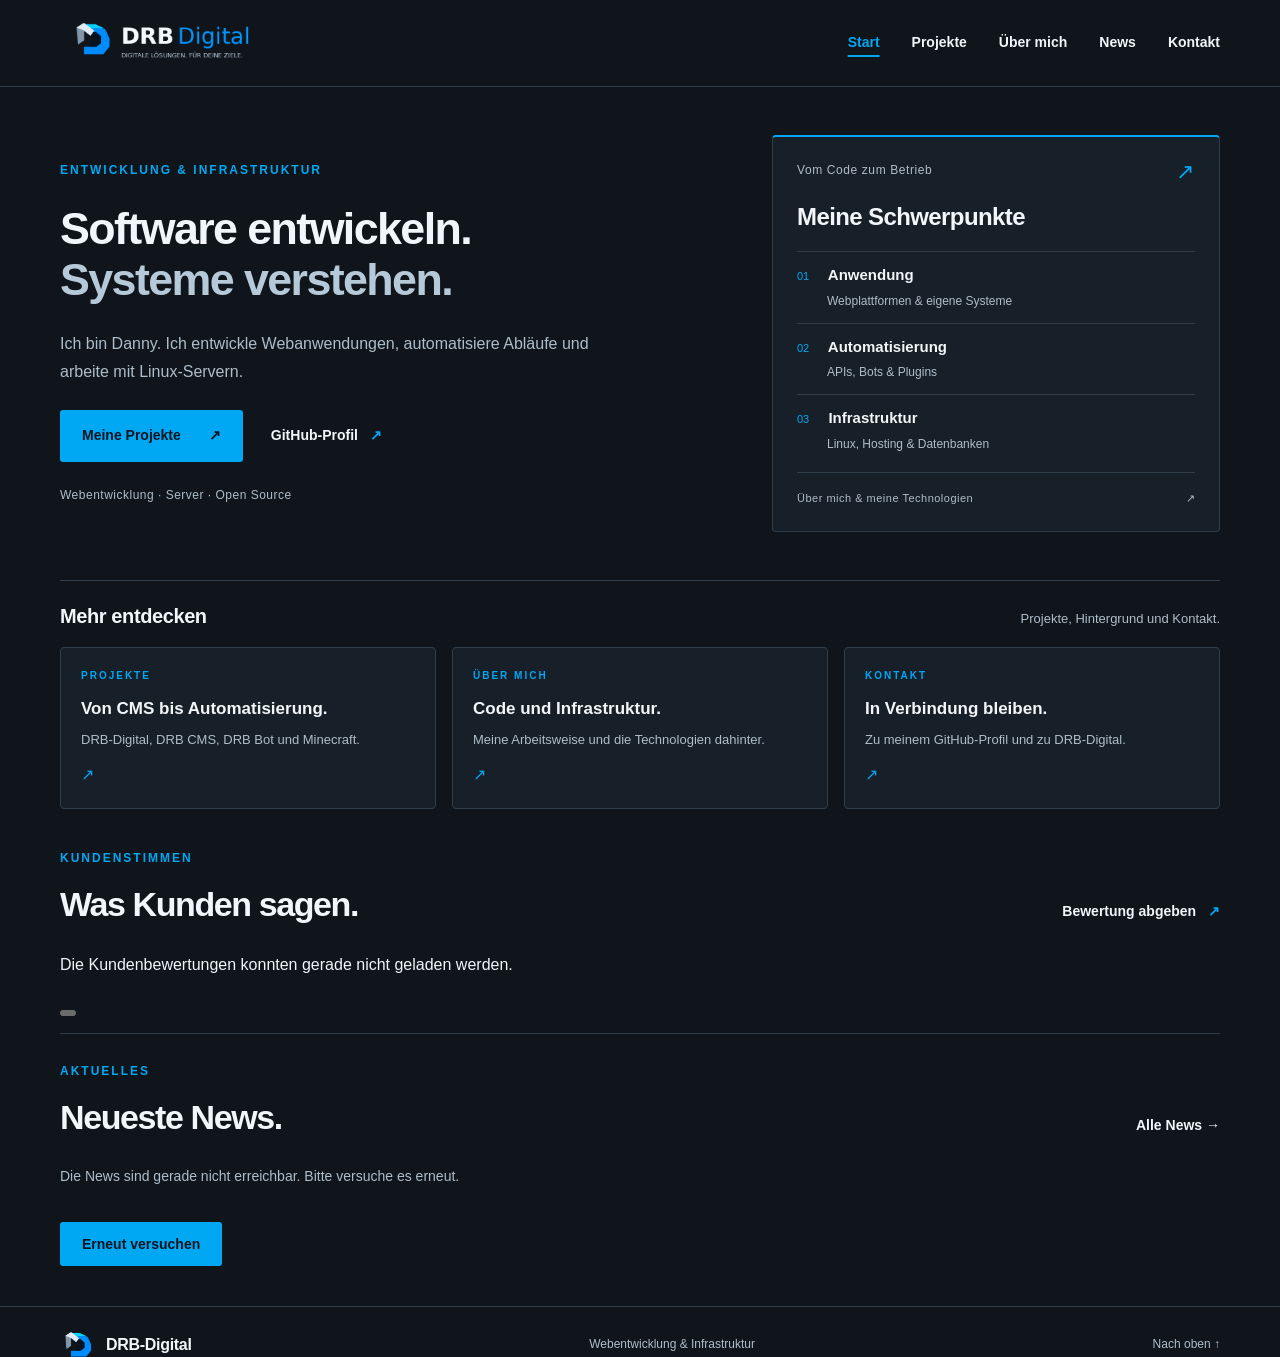
==== index.html @ 61b3710d "Add customer testimonials slider" ====
<!DOCTYPE html>
<html lang="de">
<head>
  <meta charset="UTF-8">
  <meta name="viewport" content="width=device-width, initial-scale=1">
  <meta name="description" content="Danny – Webentwicklung, Automatisierung und Linux-Infrastruktur. Projekte, Technologien und Kontakt.">
  <meta name="theme-color" content="#10151b">
  <title>Webentwicklung &amp; Infrastruktur — Danny</title>
  <link rel="icon" type="image/png" sizes="128x128" href="drb-digital-symbol-transparent-128px.png">
  <link rel="stylesheet" href="styles.css">
<link rel="stylesheet" href="news.css">
<script src="news.js" defer></script>
</head>
<body id="top">
<div class="page-loader" id="page-loader" hidden aria-hidden="true">
  <div class="loader-content">
    <svg class="circuit" viewBox="0 0 360 240" fill="none" aria-hidden="true">
      <g class="circuit-traces">
        <path d="M0 45H80L115 80H140M0 120H140M0 195H80L115 160H140M360 45H280L245 80H220M360 120H220M360 195H280L245 160H220M155 0V80M205 0V80M155 240V160M205 240V160"/>
      </g>
      <g class="circuit-signals">
        <path pathLength="100" d="M0 45H80L115 80H140M0 120H140M0 195H80L115 160H140M360 45H280L245 80H220M360 120H220M360 195H280L245 160H220"/>
      </g>
      <rect class="chip" x="140" y="80" width="80" height="80" rx="10"/>
      <rect class="chip-inner" x="152" y="92" width="56" height="56" rx="5"/>
      <path class="chip-code" d="M172 110L161 120L172 130M188 110L199 120L188 130M184 106L176 134"/>
      <g class="circuit-nodes"><circle cx="80" cy="45" r="3"/><circle cx="80" cy="195" r="3"/><circle cx="280" cy="45" r="3"/><circle cx="280" cy="195" r="3"/></g>
    </svg>
    <p class="loader-name">Code. Systeme. Verbindungen.</p>
    <p class="loader-label">Willkommen bei DRB-Digital</p>
    <div class="loader-track"></div>
  </div>
</div>
<script src="loader.js"></script>
<a class="skip-link" href="#main">Zum Inhalt springen</a>
<header class="site-header"><div class="container header-inner">
<a class="brand brand-logo" href="index.html" aria-label="DRB-Digital – Startseite"><img src="drb-digital-transparent-600px.png" srcset="drb-digital-transparent-600px.png 600w, drb-digital-transparent-1200px.png 1200w" sizes="(max-width: 760px) 180px, 216px" width="600" height="200" alt="DRB Digital – Digitale Lösungen. Für deine Ziele."></a>
<nav aria-label="Hauptnavigation"><a href="index.html" aria-current="page">Start</a><a href="projekte.html">Projekte</a><a href="ueber-mich.html">Über mich</a><a href="news.html">News</a><a href="kontakt.html">Kontakt</a></nav>
</div></header>
<main id="main">
<section class="hero container" id="start" aria-labelledby="hero-title">
<div class="hero-copy"><p class="eyebrow">Entwicklung & Infrastruktur</p>
<h1 id="hero-title">Software entwickeln.<br><span>Systeme verstehen.</span></h1>
<p class="lead">Ich bin Danny. Ich entwickle Webanwendungen, automatisiere Abläufe und arbeite mit Linux-Servern.</p>
<div class="actions"><a class="button primary" href="projekte.html">Meine Projekte <span aria-hidden="true">↗</span></a><a class="text-link" href="https://github.com/danny1984hb-de">GitHub-Profil <span aria-hidden="true">↗</span></a></div>
<p class="hero-note">Webentwicklung · Server · Open Source</p></div>
<aside class="focus-panel" aria-label="Meine Schwerpunkte"><div class="panel-top"><span>Vom Code zum Betrieb</span><span class="panel-mark" aria-hidden="true">↗</span></div><h2 class="panel-title">Meine Schwerpunkte</h2>
<dl class="focus-list"><div><dt><span aria-hidden="true">01</span> Anwendung</dt><dd>Webplattformen & eigene Systeme</dd></div><div><dt><span aria-hidden="true">02</span> Automatisierung</dt><dd>APIs, Bots & Plugins</dd></div><div><dt><span aria-hidden="true">03</span> Infrastruktur</dt><dd>Linux, Hosting & Datenbanken</dd></div></dl>
<a class="panel-bottom panel-link" href="ueber-mich.html">Über mich & meine Technologien <span aria-hidden="true">↗</span></a></aside>
</section>
<section class="container overview" aria-labelledby="overview-title"><div class="overview-heading"><h2 id="overview-title">Mehr entdecken</h2><p>Projekte, Hintergrund und Kontakt.</p></div><div class="overview-grid"><a href="projekte.html"><span class="eyebrow">Projekte</span><h3>Von CMS bis Automatisierung.</h3><p>DRB-Digital, DRB CMS, DRB Bot und Minecraft.</p><span class="overview-arrow" aria-hidden="true">↗</span></a><a href="ueber-mich.html"><span class="eyebrow">Über mich</span><h3>Code und Infrastruktur.</h3><p>Meine Arbeitsweise und die Technologien dahinter.</p><span class="overview-arrow" aria-hidden="true">↗</span></a><a href="kontakt.html"><span class="eyebrow">Kontakt</span><h3>In Verbindung bleiben.</h3><p>Zu meinem GitHub-Profil und zu DRB-Digital.</p><span class="overview-arrow" aria-hidden="true">↗</span></a></div></section>
<section class="container testimonials-section" aria-labelledby="testimonials-title">
<div class="section-header"><div><p class="eyebrow">Kundenstimmen</p><h2 id="testimonials-title">Was Kunden sagen.</h2></div><div class="testimonial-actions"><a class="text-link" href="bewertung.html">Bewertung abgeben <span aria-hidden="true">↗</span></a></div></div>
<div class="testimonial-shell">
<button class="testimonial-nav testimonial-prev" type="button" aria-label="Vorherige Bewertung">‹</button>
<div class="testimonial-viewport"><div id="testimonial-track" class="testimonial-track" aria-live="polite"></div></div>
<button class="testimonial-nav testimonial-next" type="button" aria-label="Nächste Bewertung">›</button>
</div>
<p id="testimonial-status" class="testimonial-status" role="status"></p>
<div id="testimonial-dots" class="testimonial-dots" aria-label="Bewertungen auswählen"></div>
</section>
<section class="container home-news" aria-labelledby="home-news-title">
<div class="section-header"><div><p class="eyebrow">Aktuelles</p><h2 id="home-news-title">Neueste News.</h2></div><a class="text-link" href="news.html">Alle News →</a></div>
<p id="news-status" role="status" aria-live="polite"></p>
<div id="news-list" class="news-grid" data-limit="3" aria-busy="false"></div>
<button id="news-retry" class="button primary news-retry" type="button" hidden>Erneut versuchen</button>
<noscript><p>Bitte aktiviere JavaScript, um aktuelle News anzuzeigen.</p></noscript>
</section>
</main>
<footer class="site-footer"><div class="container footer-inner"><a class="brand brand-footer" href="index.html" aria-label="DRB-Digital – Startseite"><img src="drb-digital-symbol-transparent-128px.png" width="36" height="36" alt=""><span>DRB-Digital</span></a><p>Webentwicklung & Infrastruktur</p><a href="#top">Nach oben <span aria-hidden="true">↑</span></a></div></footer>
<script>
(() => {
 const endpoint='https://github.drb-digital.de/drb-testimonials/api/public';
 const track=document.getElementById('testimonial-track'), status=document.getElementById('testimonial-status'), dots=document.getElementById('testimonial-dots');
 const prev=document.querySelector('.testimonial-prev'), next=document.querySelector('.testimonial-next');
 let items=[], index=0, timer;
 const sourceLabel=s=>s==='google'?'Google-Bewertung':s==='customer'?'Kundenbewertung':'Direkte Bewertung';
 const esc=s=>String(s??'').replace(/[&<>"']/g,m=>({'&':'&amp;','<':'&lt;','>':'&gt;','"':'&quot;',"'":'&#039;'}[m]));
 const perView=()=>innerWidth<=760?1:innerWidth<=1000?2:3;
 function render(){
   const count=perView(), max=Math.max(0,items.length-count); index=Math.min(index,max);
   track.innerHTML=items.map(x=>`<article class="testimonial-card"><div class="testimonial-top"><span class="testimonial-stars" aria-label="${x.rating} von 5 Sternen">${'★'.repeat(x.rating)}${'☆'.repeat(5-x.rating)}</span><span class="testimonial-source">${esc(sourceLabel(x.source))}</span></div><blockquote>“${esc(x.content)}”</blockquote><footer><strong>${esc(x.name)}</strong>${x.company?`<span>${esc(x.company)}</span>`:''}</footer></article>`).join('');
   track.style.transform=`translateX(calc(-${index} * ((100% - ${(count-1)*16}px) / ${count} + 16px)))`;
   const pages=max+1; dots.innerHTML=Array.from({length:pages},(_,i)=>`<button type="button" aria-label="Bewertung ${i+1}" class="${i===index?'active':''}" data-i="${i}"></button>`).join('');
   prev.disabled=index===0; next.disabled=index>=max;
 }
 function move(n){const max=Math.max(0,items.length-perView());index=index+n>max?0:index+n<0?max:index+n;render();restart()}
 function restart(){clearInterval(timer);if(items.length>perView())timer=setInterval(()=>move(1),6500)}
 prev.addEventListener('click',()=>move(-1));next.addEventListener('click',()=>move(1));
 dots.addEventListener('click',e=>{if(e.target.dataset.i!==undefined){index=Number(e.target.dataset.i);render();restart()}});
 addEventListener('resize',render);
 fetch(endpoint,{headers:{Accept:'application/json'}}).then(r=>{if(!r.ok)throw new Error();return r.json()}).then(j=>{items=Array.isArray(j.data)?j.data:[];if(!items.length){status.textContent='Noch keine freigegebenen Bewertungen vorhanden.';prev.hidden=next.hidden=true;return}status.textContent='';render();restart()}).catch(()=>{status.textContent='Die Kundenbewertungen konnten gerade nicht geladen werden.';prev.hidden=next.hidden=true});
})();
</script>
</body>
</html>
---- styles.css ----
:root{color-scheme:dark;--paper:#10151b;--white:#171f28;--ink:#f2f6fa;--body:#aebdca;--accent:#00a8f3;--line:#303e4b;--soft:#131b23;--width:1160px}
*{box-sizing:border-box}
html{scroll-behavior:smooth;scroll-padding-top:112px}
body{margin:0;background:var(--paper);color:var(--ink);font-family:"Segoe UI",Arial,sans-serif;line-height:1.65;-webkit-font-smoothing:antialiased}
a{color:inherit;text-decoration:none}
a:focus-visible{outline:2px solid var(--accent);outline-offset:6px;border-radius:2px}
::selection{background:var(--accent);color:var(--paper)}
.container{width:min(var(--width),calc(100% - 96px));margin-inline:auto}
.skip-link{position:fixed;top:12px;left:12px;z-index:10;padding:10px 18px;background:var(--accent);color:var(--paper);transform:translateY(-160%)}
.skip-link:focus{transform:translateY(0)}
.site-header{position:sticky;top:0;z-index:5;background:var(--paper);border-bottom:1px solid var(--line)}
.header-inner{min-height:70px;display:flex;justify-content:space-between;align-items:center;gap:30px}
.brand{font-size:28px;font-weight:750;letter-spacing:-1.4px}
.brand span{color:var(--accent)}
nav{display:flex;gap:32px;align-items:center;font-size:14px;font-weight:600}
nav a{padding:8px 0}
nav a:hover,.text-link:hover,.project-link:hover{color:var(--accent);text-decoration:underline;text-underline-offset:5px}
.hero{display:grid;grid-template-columns:1.5fr 1fr;gap:40px;align-items:center;padding-block:48px}
.eyebrow{font-size:12px;text-transform:uppercase;letter-spacing:2px;font-weight:700;color:var(--accent);margin:0 0 22px}
h1,h2,h3,p{margin-top:0}
h1{font-size:clamp(34px,3.5vw,46px);font-weight:650;line-height:1.13;letter-spacing:-1.6px;margin-bottom:26px}
h1 span{color:#b5c9d9}
.lead{max-width:570px;font-size:16px;line-height:1.75;color:var(--body)}
.actions{display:flex;gap:28px;align-items:center;flex-wrap:wrap;margin-top:32px}
.button{display:inline-flex;align-items:center;justify-content:space-between;gap:28px;padding:14px 22px;border-radius:3px;font-size:14px;font-weight:650}
.primary{background:var(--accent);color:#071521;transition:background .2s}
.primary:hover{background:#65caff}
.text-link{font-size:14px;font-weight:650}
.text-link span{margin-left:8px;color:var(--accent)}
.hero-note{font-size:12px;color:var(--body);margin:32px 0 0;letter-spacing:.5px}
.focus-panel{background:var(--white);border:1px solid var(--line);border-top:2px solid var(--accent);border-radius:4px;padding:28px 32px}
.panel-top{display:flex;justify-content:space-between;gap:16px;color:var(--body);font-size:12px;letter-spacing:.6px}
.panel-mark{font-size:22px;line-height:1;color:var(--accent)}
.panel-title{font-size:40px;line-height:1.17;letter-spacing:-1px;font-weight:550;margin:28px 0 30px}
.focus-list{margin:0}
.focus-list>div{padding:15px 0;border-top:1px solid var(--line)}
.focus-list dt{font-size:15px;font-weight:600}
.focus-list dt span{font-size:11px;color:var(--accent);margin-right:15px;font-weight:400}
.focus-list dd{font-size:12px;color:var(--body);margin:4px 0 0 30px}
.panel-bottom{border-top:1px solid var(--line);padding-top:20px;margin-top:2px;font-size:11px;letter-spacing:.5px;color:var(--body)}
.section{padding-block:44px}
h2{font-size:clamp(27px,2.7vw,34px);line-height:1.18;letter-spacing:-1.4px;font-weight:600;margin-bottom:0}
.section-header{display:flex;align-items:flex-end;justify-content:space-between;gap:36px;margin-bottom:28px}
.section-header .eyebrow{margin-bottom:15px}
.section-header>p{font-size:14px;color:var(--body);margin:0;max-width:370px}
.projects-section{background:var(--soft);border-block:1px solid var(--line)}
.project-grid{display:grid;grid-template-columns:repeat(2,minmax(0,1fr));gap:20px}
.project-card{display:flex;flex-direction:column;background:var(--white);border:1px solid var(--line);border-radius:4px;padding:24px}
.project-top{display:flex;align-items:center;justify-content:space-between;gap:14px;margin-bottom:26px}
.project-category{font-size:11px;letter-spacing:1px;text-transform:uppercase;color:var(--body);font-weight:650}
.project-number{font-size:13px;color:var(--accent)}
.project-card h3{font-size:27px;letter-spacing:-.7px;font-weight:600;margin:0 0 12px;line-height:1.25}
.project-card>p:not(.project-caption){font-size:15px;color:var(--body);max-width:430px;margin-bottom:24px}
.tags{list-style:none;padding:0;margin:auto 0 26px;display:flex;gap:8px;flex-wrap:wrap}
.tags li{font-size:11px;background:#22303d;padding:4px 10px;border-radius:3px;color:#c5d4e0}
.project-link,.project-caption{border-top:1px solid var(--line);padding-top:18px;font-size:12px;margin:0}
.project-link{display:flex;justify-content:space-between;font-weight:650}
.project-link span{color:var(--accent)}
.project-caption{color:var(--body)}
.about-section{display:grid;grid-template-columns:1fr 1fr;gap:40px}
.about-copy p{color:var(--body);font-size:16px;margin-bottom:20px}
.about-copy .about-intro{font-size:23px;line-height:1.5;color:var(--ink);letter-spacing:-.3px}
.technologies-section{border-block:1px solid var(--line)}
.technology-grid{display:grid;grid-template-columns:repeat(3,minmax(0,1fr));gap:40px}
.technology-group{border-top:1px solid #60788e;padding-top:22px}
.group-number{font-size:12px;color:var(--accent)}
.technology-group h3{font-size:20px;letter-spacing:-.5px;font-weight:600;margin:18px 0 10px}
.technology-group p{font-size:14px;color:var(--body);margin-bottom:22px}
.technology-group ul{list-style:none;padding:0;margin:0}
.technology-group li{font-size:14px;border-top:1px solid var(--line);padding:10px 0}
.contact-section{padding-block:44px;display:grid;grid-template-columns:1.2fr 1fr;gap:40px;align-items:center}
.contact-section h2{margin-bottom:22px}
.contact-section p:not(.eyebrow){color:var(--body);font-size:15px;margin-bottom:0}
.contact-links a{display:flex;justify-content:space-between;align-items:center;gap:20px;padding:24px 0;border-bottom:1px solid var(--line);font-size:24px;font-weight:600;letter-spacing:-.5px}
.contact-links a:first-child{border-top:1px solid var(--line)}
.contact-links small{display:block;font-size:11px;letter-spacing:1px;color:var(--body);text-transform:uppercase;font-weight:500;margin-bottom:5px}
.contact-links a>span:last-child,.contact-links a:hover{color:var(--accent)}
.site-footer{border-top:1px solid var(--line)}
.footer-inner{min-height:76px;display:flex;align-items:center;justify-content:space-between;gap:24px}
.footer-inner p,.footer-inner>a:last-child{font-size:12px;color:var(--body);margin:0}
@media(min-width:1500px){.hero{padding-block:36px}}
@media(max-width:1000px){.container{width:calc(100% - 64px)}.hero{gap:36px;padding-block:44px}.focus-panel{padding:26px}.hero h1{letter-spacing:-1.8px}.technology-grid{gap:24px}.contact-section{gap:40px}}
@media(max-width:760px){html{scroll-padding-top:135px}.container{width:calc(100% - 40px)}.header-inner{min-height:104px;flex-wrap:wrap;gap:6px;padding-block:12px}.brand{font-size:25px}nav{width:100%;gap:12px;font-size:12px;justify-content:space-between}nav a{padding:5px 0}.hero{grid-template-columns:1fr;padding-block:32px;gap:38px}h1{font-size:clamp(34px,7.5vw,55px);letter-spacing:-1.6px}.lead{font-size:16px}.focus-panel{padding:28px}.panel-title{font-size:34px}.section{padding-block:36px}.section-header{display:block;margin-bottom:28px}.section-header>p{margin-top:20px}.project-grid,.about-section,.technology-grid,.contact-section{grid-template-columns:1fr}.project-card{padding:26px}.project-card h3{font-size:25px}.about-section{gap:28px}.technology-grid{gap:32px}.contact-section{padding-block:36px;gap:32px}.footer-inner{flex-wrap:wrap;gap:12px;padding-block:24px}.footer-inner p{width:100%;order:3}.eyebrow{font-size:11px;letter-spacing:1.5px}.actions{gap:22px}}
@media(prefers-reduced-motion:reduce){html{scroll-behavior:auto}*,*::before,*::after{transition:none!important;animation:none!important}}

/* Shared compact layout for the four static pages. */
body{min-height:100vh;display:flex;flex-direction:column}
main{flex:1}
nav a[aria-current="page"]{color:var(--accent);text-decoration:underline;text-underline-offset:8px;text-decoration-thickness:2px}
.section-header h1{font-size:clamp(32px,3.5vw,44px);margin:0}
.project-card .card-title{font-size:24px;line-height:1.25;letter-spacing:-.6px;margin:0 0 12px}
.project-top{margin-bottom:18px}
.tags{margin-bottom:18px}
.focus-panel{padding:24px}
.panel-title{font-size:24px;margin:20px 0;letter-spacing:-.6px}
.focus-list>div{padding:11px 0}
.panel-link{display:flex;justify-content:space-between;gap:16px;margin-top:6px;padding-top:16px}
.panel-link:hover{color:var(--accent)}
.hero-note{margin-top:24px}
.actions{margin-top:24px}
.overview{padding-bottom:40px}
.overview-heading{display:flex;align-items:baseline;justify-content:space-between;gap:16px;border-top:1px solid var(--line);padding-top:24px;margin-bottom:18px}
.overview-heading h2{font-size:20px;letter-spacing:-.4px}
.overview-heading p{font-size:13px;color:var(--body);margin:0}
.overview-grid{display:grid;grid-template-columns:repeat(3,minmax(0,1fr));gap:16px}
.overview-grid>a{display:block;border:1px solid var(--line);border-radius:4px;padding:20px;background:var(--white);position:relative}
.overview-grid>a:hover{border-color:var(--accent)}
.overview-grid .eyebrow{display:block;font-size:10px;margin-bottom:12px}
.overview-grid h3{font-size:17px;line-height:1.4;margin-bottom:8px;font-weight:600}
.overview-grid p{font-size:13px;color:var(--body);margin:0 14px 0 0}
.overview-arrow{display:block;color:var(--accent);margin-top:12px}
.contact-section h1{margin-bottom:20px}
.about-section h1{font-size:clamp(32px,3.5vw,44px)}
.about-copy .about-intro{font-size:20px}
@media(max-width:760px){.overview-grid{grid-template-columns:1fr}.overview-heading{display:block}.overview-heading p{margin-top:8px}.overview-grid>a{padding:18px}.overview-arrow{position:absolute;right:18px;top:10px}.overview-grid h3{padding-right:18px}.hero{gap:24px}.section-header{margin-bottom:24px}h1{font-size:clamp(32px,7vw,42px)}.contact-section{gap:24px}.header-inner{min-height:100px}.about-copy p{margin-bottom:14px}}

/* Original DRB-Digital logos; preserve image colors and aspect ratios. */
.brand-logo{display:inline-flex;align-items:center;flex-shrink:0}
.brand-logo img{display:block;width:216px;height:auto}
.header-inner{min-height:86px}
.brand-footer{display:inline-flex;align-items:center;gap:10px;font-size:16px;letter-spacing:-.3px;font-weight:600}
.brand-footer img{display:block;width:36px;height:36px}
.brand-footer span{color:var(--ink)}
@media(max-width:760px){.brand-logo img{width:180px}.header-inner{min-height:108px;gap:4px;padding-block:8px}.brand-footer{font-size:15px}}

/* Four-second circuit intro, used only by index.html. */
.page-loader[hidden]{display:none}
.page-loader{position:fixed;inset:0;z-index:100;display:grid;place-items:center;background:#10151b;transition:opacity .2s ease,visibility .2s ease;animation:intro-failsafe 0s 4s forwards}
.page-loader.is-finished{opacity:0;visibility:hidden;pointer-events:none}
.loader-content{text-align:center;padding:24px;width:min(100%,440px)}
.circuit{display:block;width:100%;height:auto;margin:0 auto 20px}
.circuit-traces{stroke:#294359;stroke-width:1.5}
.circuit-signals{stroke:var(--accent);stroke-width:2;stroke-dasharray:8 92;animation:circuit-flow 1.5s linear infinite}
.chip{fill:#142b3d;stroke:var(--accent);stroke-width:1.5;stroke-dasharray:320;animation:chip-build 1.1s ease-out both}
.chip-inner{stroke:#397297;stroke-width:1}
.chip-code{stroke:#a1dfff;stroke-width:2;stroke-linecap:round;stroke-linejoin:round}
.circuit-nodes{fill:var(--accent)}
.loader-name{font-size:clamp(17px,4vw,21px);font-weight:600;letter-spacing:-.4px;margin:0 0 8px}
.loader-label{font-size:12px;color:var(--body);margin:0}
.loader-track{width:180px;height:2px;overflow:hidden;background:var(--line);margin:24px auto 0}
.loader-track::after{content:"";display:block;width:100%;height:100%;background:var(--accent);transform-origin:left;animation:intro-progress 4s linear both}
@keyframes circuit-flow{to{stroke-dashoffset:-100}}
@keyframes chip-build{from{stroke-dashoffset:320;opacity:0}to{stroke-dashoffset:0;opacity:1}}
@keyframes intro-progress{from{transform:scaleX(0)}to{transform:scaleX(1)}}
@keyframes intro-failsafe{to{opacity:0;visibility:hidden;pointer-events:none}}
@media(prefers-reduced-motion:reduce){.page-loader{display:none!important}}
---- news.css ----
.news-grid{display:grid;grid-template-columns:repeat(3,minmax(0,1fr));gap:20px}.news-card{display:flex;flex-direction:column;border:1px solid var(--line);border-radius:4px;padding:24px;background:var(--white);overflow-wrap:anywhere}.news-date{font-size:12px;color:var(--body);margin-bottom:14px}.news-card h2{font-size:23px;line-height:1.3;letter-spacing:-.5px;margin-bottom:14px}.news-summary{color:var(--body);font-size:14px}.news-card .text-link{margin-top:auto;padding-top:12px}.news-retry{margin-top:20px;border:0;cursor:pointer;font-family:inherit}.news-retry[hidden]{display:none}.news-retry:focus-visible{outline:2px solid var(--accent);outline-offset:5px}.news-source{margin-top:28px}#news-status{color:var(--body);font-size:14px}#news-status:empty{display:none}@media(max-width:1000px){.news-grid{grid-template-columns:repeat(2,minmax(0,1fr))}}@media(max-width:760px){.news-grid{grid-template-columns:1fr}}

.news-grid[hidden],.news-article[hidden]{display:none}
.home-news{padding-block:12px 40px}
.home-news>.section-header{border-top:1px solid var(--line);padding-top:28px}
.home-news .news-card h2{font-size:20px}
.news-article{max-width:780px}
.news-content{margin-top:20px;line-height:1.85;overflow-wrap:anywhere}
.news-content h2,.news-content h3,.news-content h4{margin:28px 0 16px}
.news-content p,.news-content ul,.news-content ol{margin-bottom:20px}
.news-content img{max-width:100%;height:auto;border-radius:4px}
.news-content a{color:var(--accent);text-decoration:underline;text-underline-offset:3px}
.news-content pre{overflow:auto;padding:18px;background:var(--white);border:1px solid var(--line)}
.news-content blockquote{border-left:3px solid var(--accent);padding-left:18px;margin-inline:0;color:var(--body)}
.news-content table{display:block;max-width:100%;overflow:auto;border-collapse:collapse}
.news-content td,.news-content th{padding:10px;border:1px solid var(--line)}

/* The first safe article image is also the card preview. */
.news-preview{display:block;width:100%;height:auto;aspect-ratio:16/9;object-fit:cover;border-radius:3px;margin-bottom:18px;background:var(--soft)}
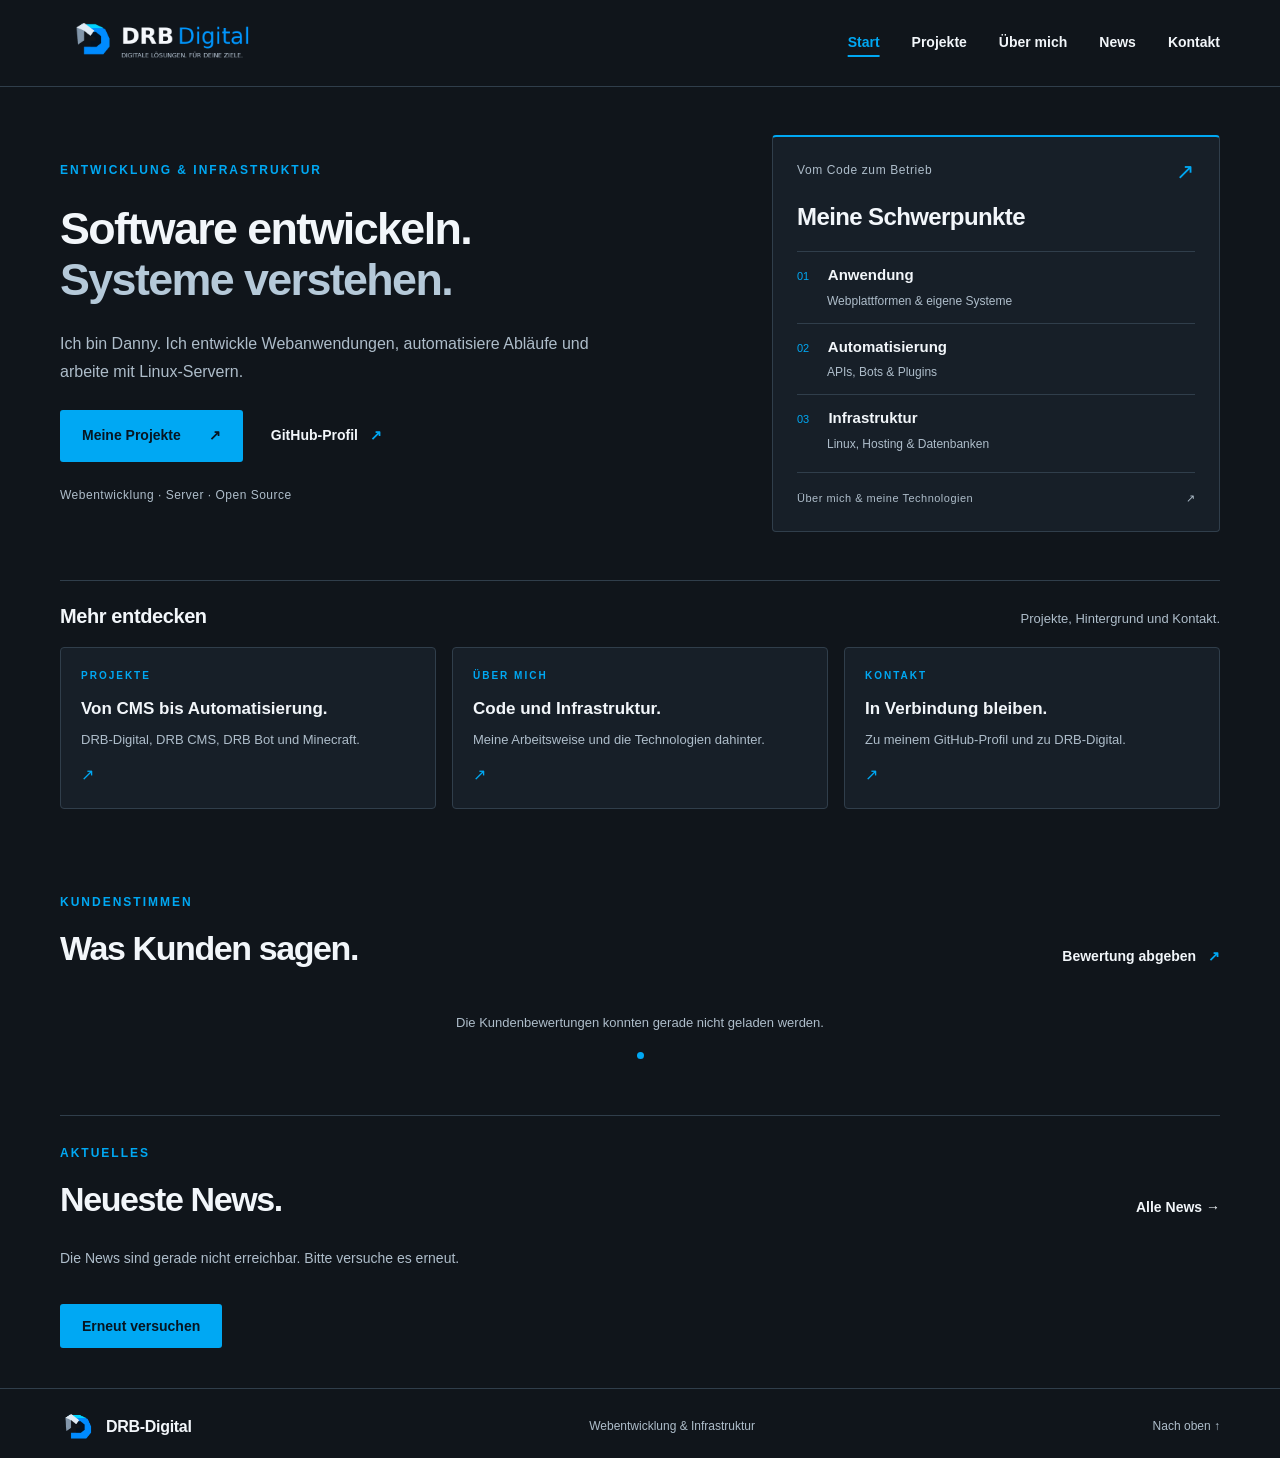
==== commit 84da3a95: "Improve testimonials slider layout" ====
--- a/index.html
+++ b/index.html
@@ -76,7 +76,7 @@
  let items=[], index=0, timer;
  const sourceLabel=s=>s==='google'?'Google-Bewertung':s==='customer'?'Kundenbewertung':'Direkte Bewertung';
  const esc=s=>String(s??'').replace(/[&<>"']/g,m=>({'&':'&amp;','<':'&lt;','>':'&gt;','"':'&quot;',"'":'&#039;'}[m]));
- const perView=()=>innerWidth<=760?1:innerWidth<=1000?2:3;
+ const perView=()=>innerWidth<=760?1:2;
  function render(){
    const count=perView(), max=Math.max(0,items.length-count); index=Math.min(index,max);
    track.innerHTML=items.map(x=>`<article class="testimonial-card"><div class="testimonial-top"><span class="testimonial-stars" aria-label="${x.rating} von 5 Sternen">${'★'.repeat(x.rating)}${'☆'.repeat(5-x.rating)}</span><span class="testimonial-source">${esc(sourceLabel(x.source))}</span></div><blockquote>“${esc(x.content)}”</blockquote><footer><strong>${esc(x.name)}</strong>${x.company?`<span>${esc(x.company)}</span>`:''}</footer></article>`).join('');
--- a/styles.css
+++ b/styles.css
@@ -144,3 +144,26 @@
 @keyframes intro-progress{from{transform:scaleX(0)}to{transform:scaleX(1)}}
 @keyframes intro-failsafe{to{opacity:0;visibility:hidden;pointer-events:none}}
 @media(prefers-reduced-motion:reduce){.page-loader{display:none!important}}
+
+/* Kundenbewertungen-Slider */
+.testimonials-section{padding-block:44px}
+.testimonial-actions{display:flex;gap:18px;align-items:center}
+.testimonial-shell{display:grid;grid-template-columns:44px minmax(0,1fr) 44px;gap:14px;align-items:center}
+.testimonial-viewport{overflow:hidden}
+.testimonial-track{display:flex;gap:16px;transition:transform .45s ease}
+.testimonial-card{flex:0 0 calc((100% - 32px)/3);min-width:0;background:var(--white);border:1px solid var(--line);border-top:2px solid var(--accent);border-radius:4px;padding:24px;display:flex;flex-direction:column}
+.testimonial-top{display:flex;justify-content:space-between;gap:12px;align-items:center;margin-bottom:18px}
+.testimonial-stars{color:#ffc400;letter-spacing:2px;font-size:16px;white-space:nowrap}
+.testimonial-source{font-size:10px;text-transform:uppercase;letter-spacing:.8px;color:var(--body)}
+.testimonial-card blockquote{margin:0 0 24px;color:var(--body);font-size:14px;line-height:1.7;display:-webkit-box;-webkit-line-clamp:6;-webkit-box-orient:vertical;overflow:hidden}
+.testimonial-card footer{margin-top:auto;border-top:1px solid var(--line);padding-top:16px;display:flex;flex-direction:column;font-size:13px}
+.testimonial-card footer span{color:var(--body);font-size:11px}
+.testimonial-nav{width:44px;height:44px;border:1px solid var(--line);border-radius:50%;background:var(--white);color:var(--ink);font-size:27px;cursor:pointer}
+.testimonial-nav:hover:not(:disabled){border-color:var(--accent);color:var(--accent)}
+.testimonial-nav:disabled{opacity:.3;cursor:default}
+.testimonial-dots{display:flex;justify-content:center;gap:8px;margin-top:18px}
+.testimonial-dots button{width:7px;height:7px;padding:0;border:0;border-radius:50%;background:var(--line);cursor:pointer}
+.testimonial-dots button.active{background:var(--accent)}
+.testimonial-status{text-align:center;color:var(--body);font-size:13px;margin:16px 0 0}
+@media(max-width:1000px){.testimonial-card{flex-basis:calc((100% - 16px)/2)}}
+@media(max-width:760px){.testimonials-section{padding-block:36px}.testimonial-shell{grid-template-columns:34px minmax(0,1fr) 34px;gap:8px}.testimonial-nav{width:34px;height:34px;font-size:22px}.testimonial-card{flex-basis:100%;padding:20px}.testimonial-actions{margin-top:14px}.testimonial-top{align-items:flex-start;flex-direction:column}}
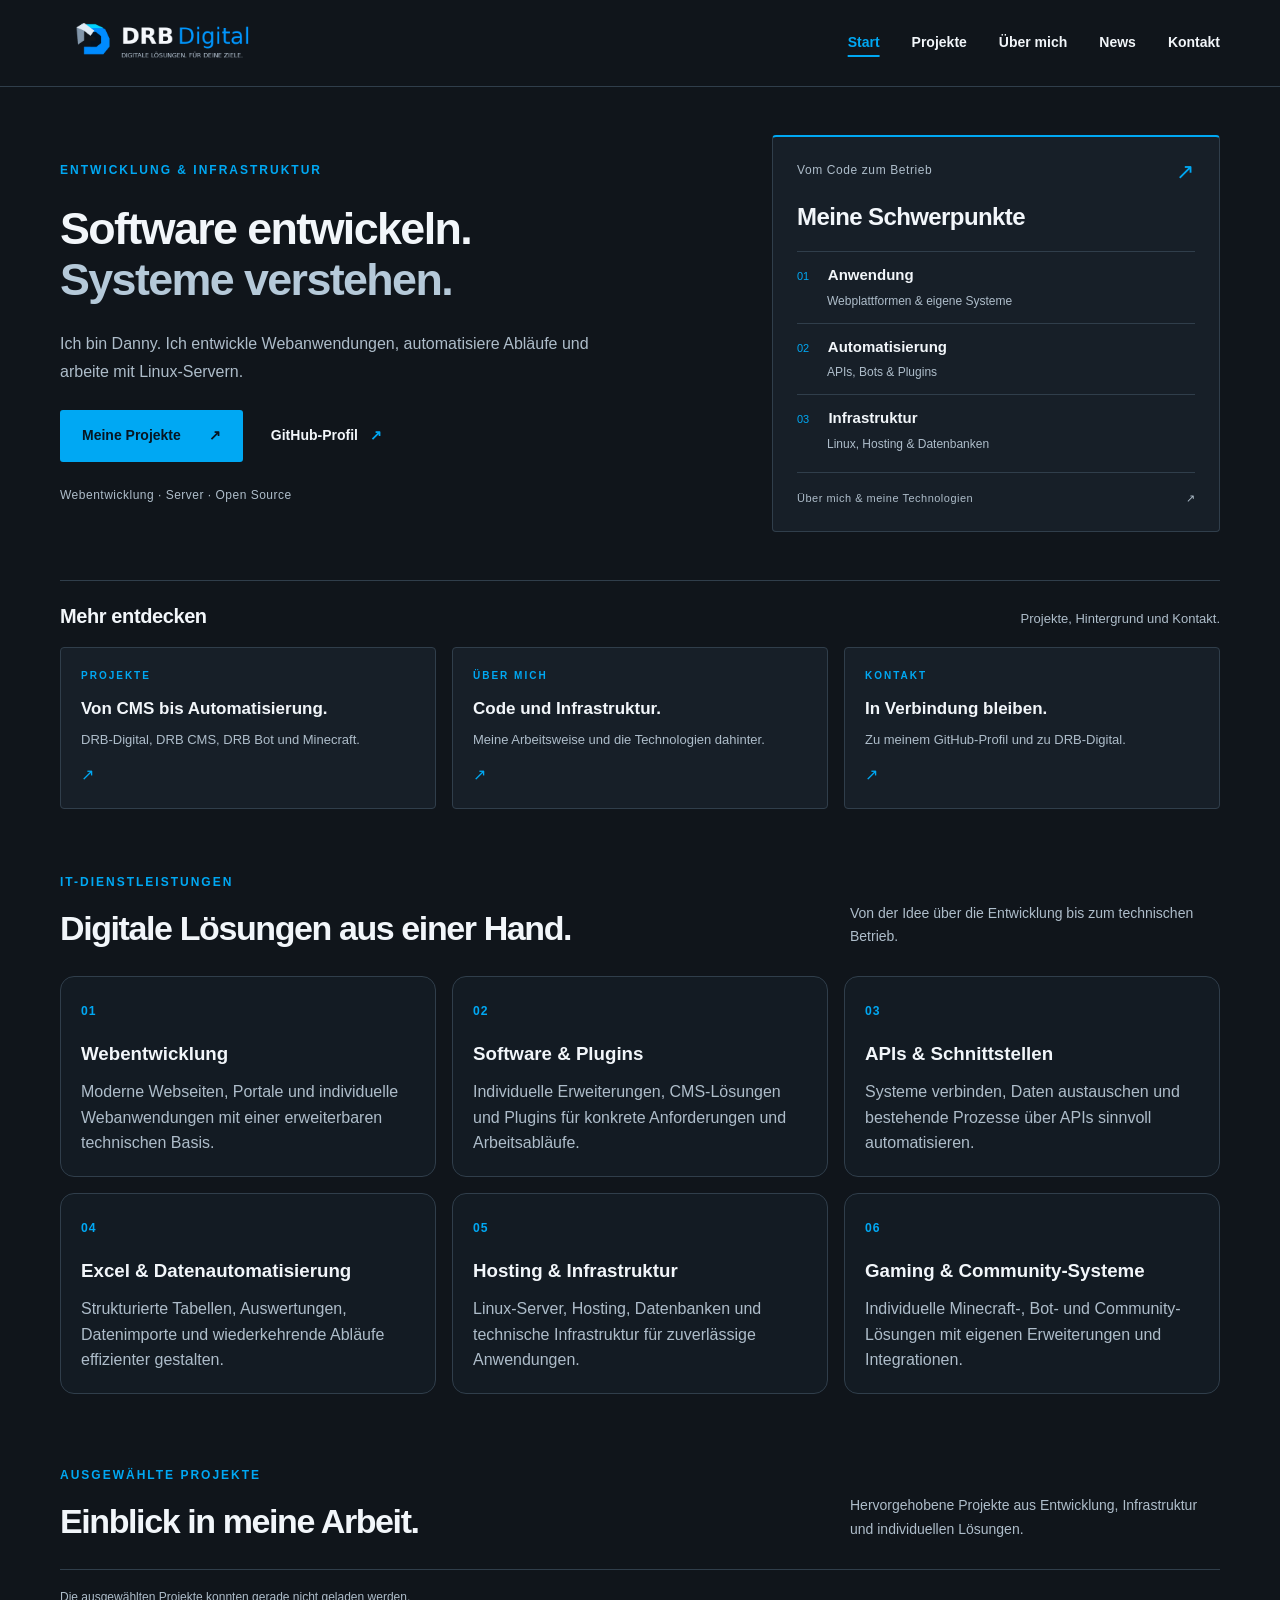
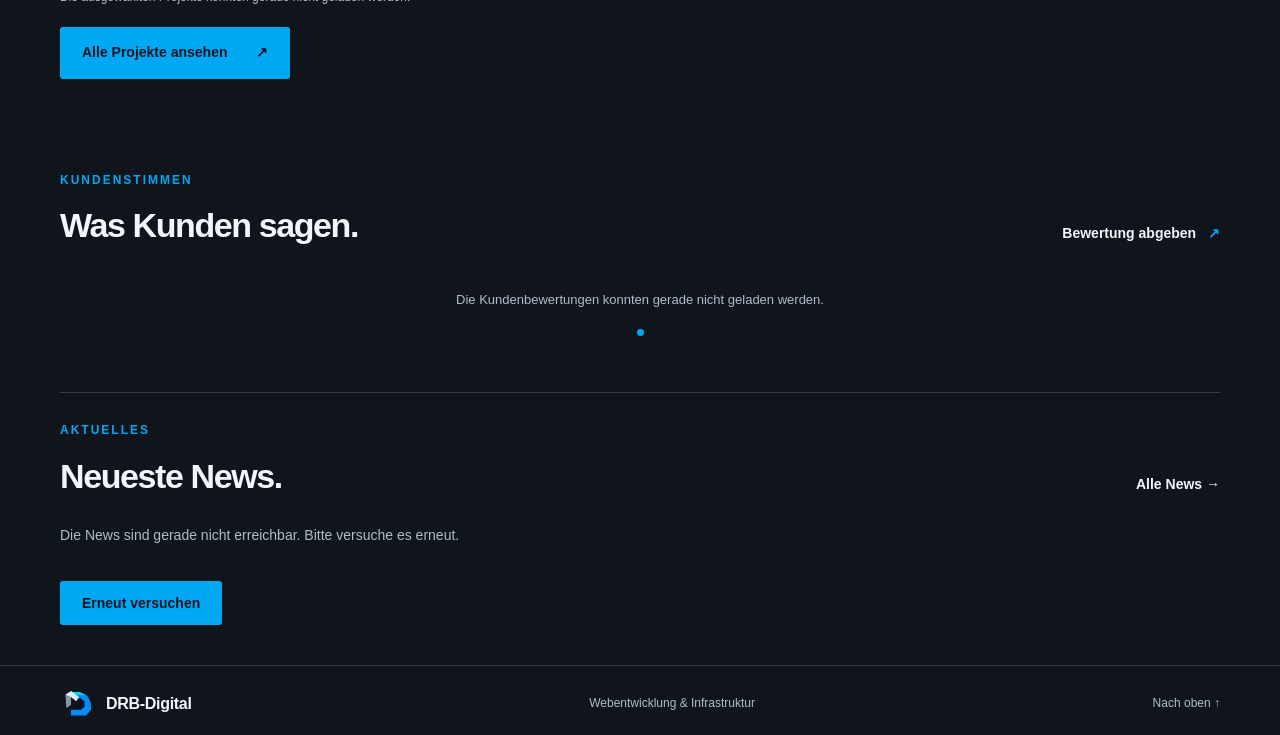
==== commit d1e6aeb8: "Add services and featured projects to homepage" ====
--- a/index.html
+++ b/index.html
@@ -8,6 +8,24 @@
   <title>Webentwicklung &amp; Infrastruktur — Danny</title>
   <link rel="icon" type="image/png" sizes="128x128" href="drb-digital-symbol-transparent-128px.png">
   <link rel="stylesheet" href="styles.css">
+<style>
+.home-services,.featured-projects{padding-top:24px;padding-bottom:48px}
+.service-grid{display:grid;grid-template-columns:repeat(3,minmax(0,1fr));gap:16px}
+.service-card{border:1px solid var(--line);border-radius:14px;background:var(--soft);padding:20px}
+.service-card .service-number{display:inline-block;margin-bottom:18px;color:var(--accent);font-size:.76rem;font-weight:700;letter-spacing:.08em}
+.service-card h3{margin:0 0 9px}
+.service-card p{margin:0;color:var(--body);line-height:1.6}
+.featured-project-grid{display:grid;grid-template-columns:repeat(3,minmax(0,1fr));gap:16px}
+.featured-project-card{display:flex;flex-direction:column;border:1px solid var(--line);border-radius:14px;background:var(--soft);padding:18px;min-height:210px}
+.featured-project-card h3{margin:10px 0 8px}
+.featured-project-card p{margin:0 0 14px;color:var(--body);line-height:1.55}
+.featured-project-meta{display:flex;flex-wrap:wrap;gap:6px}
+.featured-project-meta span{font-size:.7rem;padding:4px 7px;border:1px solid var(--line);border-radius:999px;color:var(--body)}
+.featured-project-card .project-link{margin-top:auto}
+.featured-project-footer{margin-top:20px}
+@media(max-width:900px){.service-grid,.featured-project-grid{grid-template-columns:repeat(2,minmax(0,1fr))}}
+@media(max-width:620px){.service-grid,.featured-project-grid{grid-template-columns:1fr}}
+</style>
 <link rel="stylesheet" href="news.css">
 <script src="news.js" defer></script>
 </head>
@@ -49,6 +67,23 @@
 <a class="panel-bottom panel-link" href="ueber-mich.html">Über mich & meine Technologien <span aria-hidden="true">↗</span></a></aside>
 </section>
 <section class="container overview" aria-labelledby="overview-title"><div class="overview-heading"><h2 id="overview-title">Mehr entdecken</h2><p>Projekte, Hintergrund und Kontakt.</p></div><div class="overview-grid"><a href="projekte.html"><span class="eyebrow">Projekte</span><h3>Von CMS bis Automatisierung.</h3><p>DRB-Digital, DRB CMS, DRB Bot und Minecraft.</p><span class="overview-arrow" aria-hidden="true">↗</span></a><a href="ueber-mich.html"><span class="eyebrow">Über mich</span><h3>Code und Infrastruktur.</h3><p>Meine Arbeitsweise und die Technologien dahinter.</p><span class="overview-arrow" aria-hidden="true">↗</span></a><a href="kontakt.html"><span class="eyebrow">Kontakt</span><h3>In Verbindung bleiben.</h3><p>Zu meinem GitHub-Profil und zu DRB-Digital.</p><span class="overview-arrow" aria-hidden="true">↗</span></a></div></section>
+<section class="container home-services" aria-labelledby="services-title">
+<div class="section-header"><div><p class="eyebrow">IT-Dienstleistungen</p><h2 id="services-title">Digitale Lösungen aus einer Hand.</h2></div><p>Von der Idee über die Entwicklung bis zum technischen Betrieb.</p></div>
+<div class="service-grid">
+<article class="service-card"><span class="service-number">01</span><h3>Webentwicklung</h3><p>Moderne Webseiten, Portale und individuelle Webanwendungen mit einer erweiterbaren technischen Basis.</p></article>
+<article class="service-card"><span class="service-number">02</span><h3>Software & Plugins</h3><p>Individuelle Erweiterungen, CMS-Lösungen und Plugins für konkrete Anforderungen und Arbeitsabläufe.</p></article>
+<article class="service-card"><span class="service-number">03</span><h3>APIs & Schnittstellen</h3><p>Systeme verbinden, Daten austauschen und bestehende Prozesse über APIs sinnvoll automatisieren.</p></article>
+<article class="service-card"><span class="service-number">04</span><h3>Excel & Datenautomatisierung</h3><p>Strukturierte Tabellen, Auswertungen, Datenimporte und wiederkehrende Abläufe effizienter gestalten.</p></article>
+<article class="service-card"><span class="service-number">05</span><h3>Hosting & Infrastruktur</h3><p>Linux-Server, Hosting, Datenbanken und technische Infrastruktur für zuverlässige Anwendungen.</p></article>
+<article class="service-card"><span class="service-number">06</span><h3>Gaming & Community-Systeme</h3><p>Individuelle Minecraft-, Bot- und Community-Lösungen mit eigenen Erweiterungen und Integrationen.</p></article>
+</div>
+</section>
+<section class="container featured-projects" aria-labelledby="featured-projects-title">
+<div class="section-header"><div><p class="eyebrow">Ausgewählte Projekte</p><h2 id="featured-projects-title">Einblick in meine Arbeit.</h2></div><p>Hervorgehobene Projekte aus Entwicklung, Infrastruktur und individuellen Lösungen.</p></div>
+<div id="featured-project-grid" class="featured-project-grid" aria-live="polite"></div>
+<p id="featured-project-status" class="project-caption" role="status"></p>
+<div class="featured-project-footer"><a class="button primary" href="projekte.html">Alle Projekte ansehen <span aria-hidden="true">↗</span></a></div>
+</section>
 <section class="container testimonials-section" aria-labelledby="testimonials-title">
 <div class="section-header"><div><p class="eyebrow">Kundenstimmen</p><h2 id="testimonials-title">Was Kunden sagen.</h2></div><div class="testimonial-actions"><a class="text-link" href="bewertung.html">Bewertung abgeben <span aria-hidden="true">↗</span></a></div></div>
 <div class="testimonial-shell">
@@ -92,5 +127,26 @@
  fetch(endpoint,{headers:{Accept:'application/json'}}).then(r=>{if(!r.ok)throw new Error();return r.json()}).then(j=>{items=Array.isArray(j.data)?j.data:[];if(!items.length){status.textContent='Noch keine freigegebenen Bewertungen vorhanden.';prev.hidden=next.hidden=true;return}status.textContent='';render();restart()}).catch(()=>{status.textContent='Die Kundenbewertungen konnten gerade nicht geladen werden.';prev.hidden=next.hidden=true});
 })();
 </script>
+<script>
+(() => {
+ const endpoint='https://github.drb-digital.de/drb-projects/api/public';
+ const grid=document.getElementById('featured-project-grid'),status=document.getElementById('featured-project-status');
+ const esc=(v='')=>String(v).replace(/[&<>"']/g,m=>({'&':'&amp;','<':'&lt;','>':'&gt;','"':'&quot;',"'":'&#039;'}[m]));
+ const typeLabel=t=>({own:'Eigenes Projekt',client:'Kundenprojekt',customer:'Kundenprojekt',reference:'Referenz'})[t]||t||'Projekt';
+ fetch(endpoint,{headers:{Accept:'application/json'}})
+  .then(r=>{if(!r.ok)throw new Error();return r.json()})
+  .then(j=>{
+   const projects=(Array.isArray(j.data)?j.data:[]).filter(p=>Number(p.is_featured)===1||p.is_featured===true).slice(0,6);
+   if(!projects.length){status.textContent='Aktuell sind keine Projekte hervorgehoben.';return}
+   grid.innerHTML=projects.map(p=>{
+    const tech=Array.isArray(p.technologies)?p.technologies.slice(0,3):[];
+    const meta=[p.category,typeLabel(p.type),...tech].filter(Boolean).map(x=>'<span>'+esc(x)+'</span>').join('');
+    return '<article class="featured-project-card"><div class="featured-project-meta">'+meta+'</div><h3>'+esc(p.title||'Projekt')+'</h3><p>'+esc(p.summary||'')+'</p><a class="project-link" href="projekte.html">Projekt ansehen <span aria-hidden="true">↗</span></a></article>';
+   }).join('');
+   status.textContent='';
+  })
+  .catch(()=>{status.textContent='Die ausgewählten Projekte konnten gerade nicht geladen werden.'});
+})();
+</script>
 </body>
 </html>
--- a/styles.css
+++ b/styles.css
@@ -167,3 +167,30 @@
 .testimonial-status{text-align:center;color:var(--body);font-size:13px;margin:16px 0 0}
 @media(max-width:1000px){.testimonial-card{flex-basis:calc((100% - 16px)/2)}}
 @media(max-width:760px){.testimonials-section{padding-block:36px}.testimonial-shell{grid-template-columns:34px minmax(0,1fr) 34px;gap:8px}.testimonial-nav{width:34px;height:34px;font-size:22px}.testimonial-card{flex-basis:100%;padding:20px}.testimonial-actions{margin-top:14px}.testimonial-top{align-items:flex-start;flex-direction:column}}
+
+/* Testimonials v2: larger two-card layout */
+.testimonial-card{flex-basis:calc((100% - 16px)/2);padding:28px}
+.testimonial-card blockquote{-webkit-line-clamp:8;font-size:15px;line-height:1.75}
+.testimonial-shell{grid-template-columns:38px minmax(0,1fr) 38px;gap:12px}
+.testimonial-nav{width:38px;height:38px;font-size:24px}
+@media(max-width:1000px){.testimonial-card{flex-basis:calc((100% - 16px)/2)}}
+@media(max-width:760px){.testimonial-card{flex-basis:100%;padding:22px}.testimonial-card blockquote{-webkit-line-clamp:9}}
+
+/* Testimonials v2.1: enforce exactly 2 cards on desktop */
+@media(min-width:761px){
+  .testimonial-track{display:flex!important;gap:16px!important}
+  .testimonial-card{
+    flex-grow:0!important;
+    flex-shrink:0!important;
+    flex-basis:calc((100% - 16px)/2)!important;
+    width:calc((100% - 16px)/2)!important;
+    max-width:calc((100% - 16px)/2)!important;
+  }
+}
+@media(max-width:760px){
+  .testimonial-card{
+    flex:0 0 100%!important;
+    width:100%!important;
+    max-width:100%!important;
+  }
+}
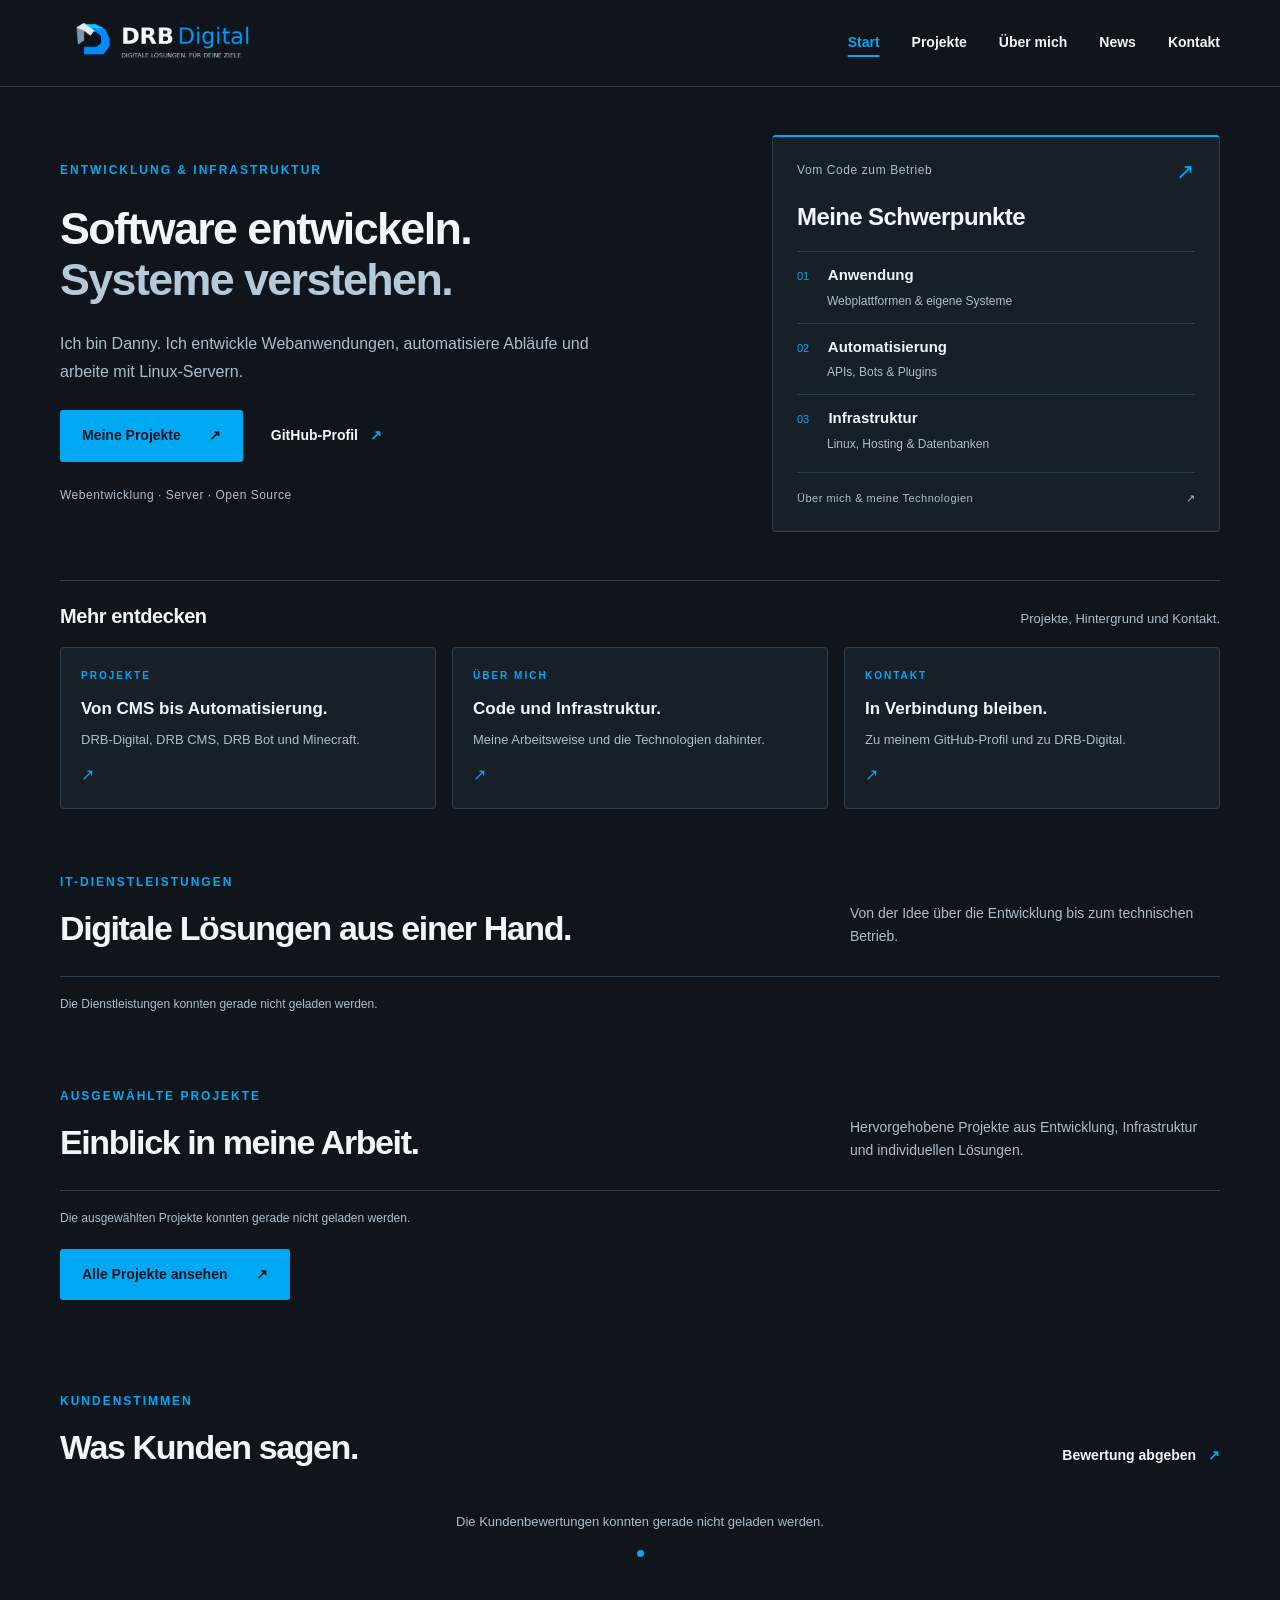
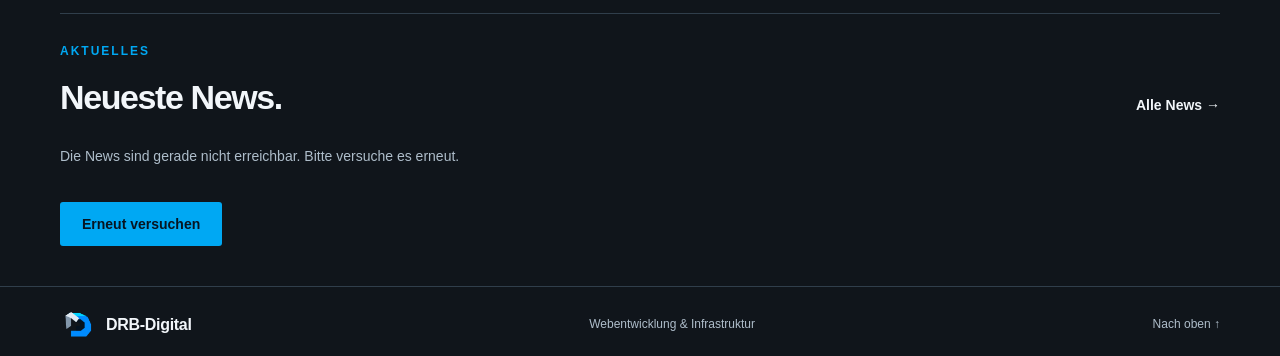
==== commit 5d3d8456: "Load homepage services from DRB Services API" ====
--- a/index.html
+++ b/index.html
@@ -69,14 +69,8 @@
 <section class="container overview" aria-labelledby="overview-title"><div class="overview-heading"><h2 id="overview-title">Mehr entdecken</h2><p>Projekte, Hintergrund und Kontakt.</p></div><div class="overview-grid"><a href="projekte.html"><span class="eyebrow">Projekte</span><h3>Von CMS bis Automatisierung.</h3><p>DRB-Digital, DRB CMS, DRB Bot und Minecraft.</p><span class="overview-arrow" aria-hidden="true">↗</span></a><a href="ueber-mich.html"><span class="eyebrow">Über mich</span><h3>Code und Infrastruktur.</h3><p>Meine Arbeitsweise und die Technologien dahinter.</p><span class="overview-arrow" aria-hidden="true">↗</span></a><a href="kontakt.html"><span class="eyebrow">Kontakt</span><h3>In Verbindung bleiben.</h3><p>Zu meinem GitHub-Profil und zu DRB-Digital.</p><span class="overview-arrow" aria-hidden="true">↗</span></a></div></section>
 <section class="container home-services" aria-labelledby="services-title">
 <div class="section-header"><div><p class="eyebrow">IT-Dienstleistungen</p><h2 id="services-title">Digitale Lösungen aus einer Hand.</h2></div><p>Von der Idee über die Entwicklung bis zum technischen Betrieb.</p></div>
-<div class="service-grid">
-<article class="service-card"><span class="service-number">01</span><h3>Webentwicklung</h3><p>Moderne Webseiten, Portale und individuelle Webanwendungen mit einer erweiterbaren technischen Basis.</p></article>
-<article class="service-card"><span class="service-number">02</span><h3>Software & Plugins</h3><p>Individuelle Erweiterungen, CMS-Lösungen und Plugins für konkrete Anforderungen und Arbeitsabläufe.</p></article>
-<article class="service-card"><span class="service-number">03</span><h3>APIs & Schnittstellen</h3><p>Systeme verbinden, Daten austauschen und bestehende Prozesse über APIs sinnvoll automatisieren.</p></article>
-<article class="service-card"><span class="service-number">04</span><h3>Excel & Datenautomatisierung</h3><p>Strukturierte Tabellen, Auswertungen, Datenimporte und wiederkehrende Abläufe effizienter gestalten.</p></article>
-<article class="service-card"><span class="service-number">05</span><h3>Hosting & Infrastruktur</h3><p>Linux-Server, Hosting, Datenbanken und technische Infrastruktur für zuverlässige Anwendungen.</p></article>
-<article class="service-card"><span class="service-number">06</span><h3>Gaming & Community-Systeme</h3><p>Individuelle Minecraft-, Bot- und Community-Lösungen mit eigenen Erweiterungen und Integrationen.</p></article>
-</div>
+<div id="service-grid" class="service-grid" aria-live="polite"></div>
+<p id="service-status" class="project-caption" role="status"></p>
 </section>
 <section class="container featured-projects" aria-labelledby="featured-projects-title">
 <div class="section-header"><div><p class="eyebrow">Ausgewählte Projekte</p><h2 id="featured-projects-title">Einblick in meine Arbeit.</h2></div><p>Hervorgehobene Projekte aus Entwicklung, Infrastruktur und individuellen Lösungen.</p></div>
@@ -129,6 +123,22 @@
 </script>
 <script>
 (() => {
+ const endpoint='https://github.drb-digital.de/drb-services/api/public';
+ const grid=document.getElementById('service-grid'),status=document.getElementById('service-status');
+ const esc=(v='')=>String(v).replace(/[&<>"']/g,m=>({'&':'&amp;','<':'&lt;','>':'&gt;','"':'&quot;',"'":'&#039;'}[m]));
+ fetch(endpoint,{headers:{Accept:'application/json'}})
+  .then(r=>{if(!r.ok)throw new Error();return r.json()})
+  .then(j=>{
+   const services=(Array.isArray(j.data)?j.data:[]).filter(s=>Number(s.is_featured)===1||s.is_featured===true);
+   if(!services.length){status.textContent='Aktuell sind keine Dienstleistungen für die Startseite freigegeben.';return}
+   grid.innerHTML=services.map((s,i)=>'<article class="service-card"><span class="service-number">'+String(i+1).padStart(2,'0')+'</span><h3>'+esc(s.title||'Dienstleistung')+'</h3><p>'+esc(s.summary||'')+'</p></article>').join('');
+   status.textContent='';
+  })
+  .catch(()=>{status.textContent='Die Dienstleistungen konnten gerade nicht geladen werden.'});
+})();
+</script>
+<script>
+(() => {
  const endpoint='https://github.drb-digital.de/drb-projects/api/public';
  const grid=document.getElementById('featured-project-grid'),status=document.getElementById('featured-project-status');
  const esc=(v='')=>String(v).replace(/[&<>"']/g,m=>({'&':'&amp;','<':'&lt;','>':'&gt;','"':'&quot;',"'":'&#039;'}[m]));
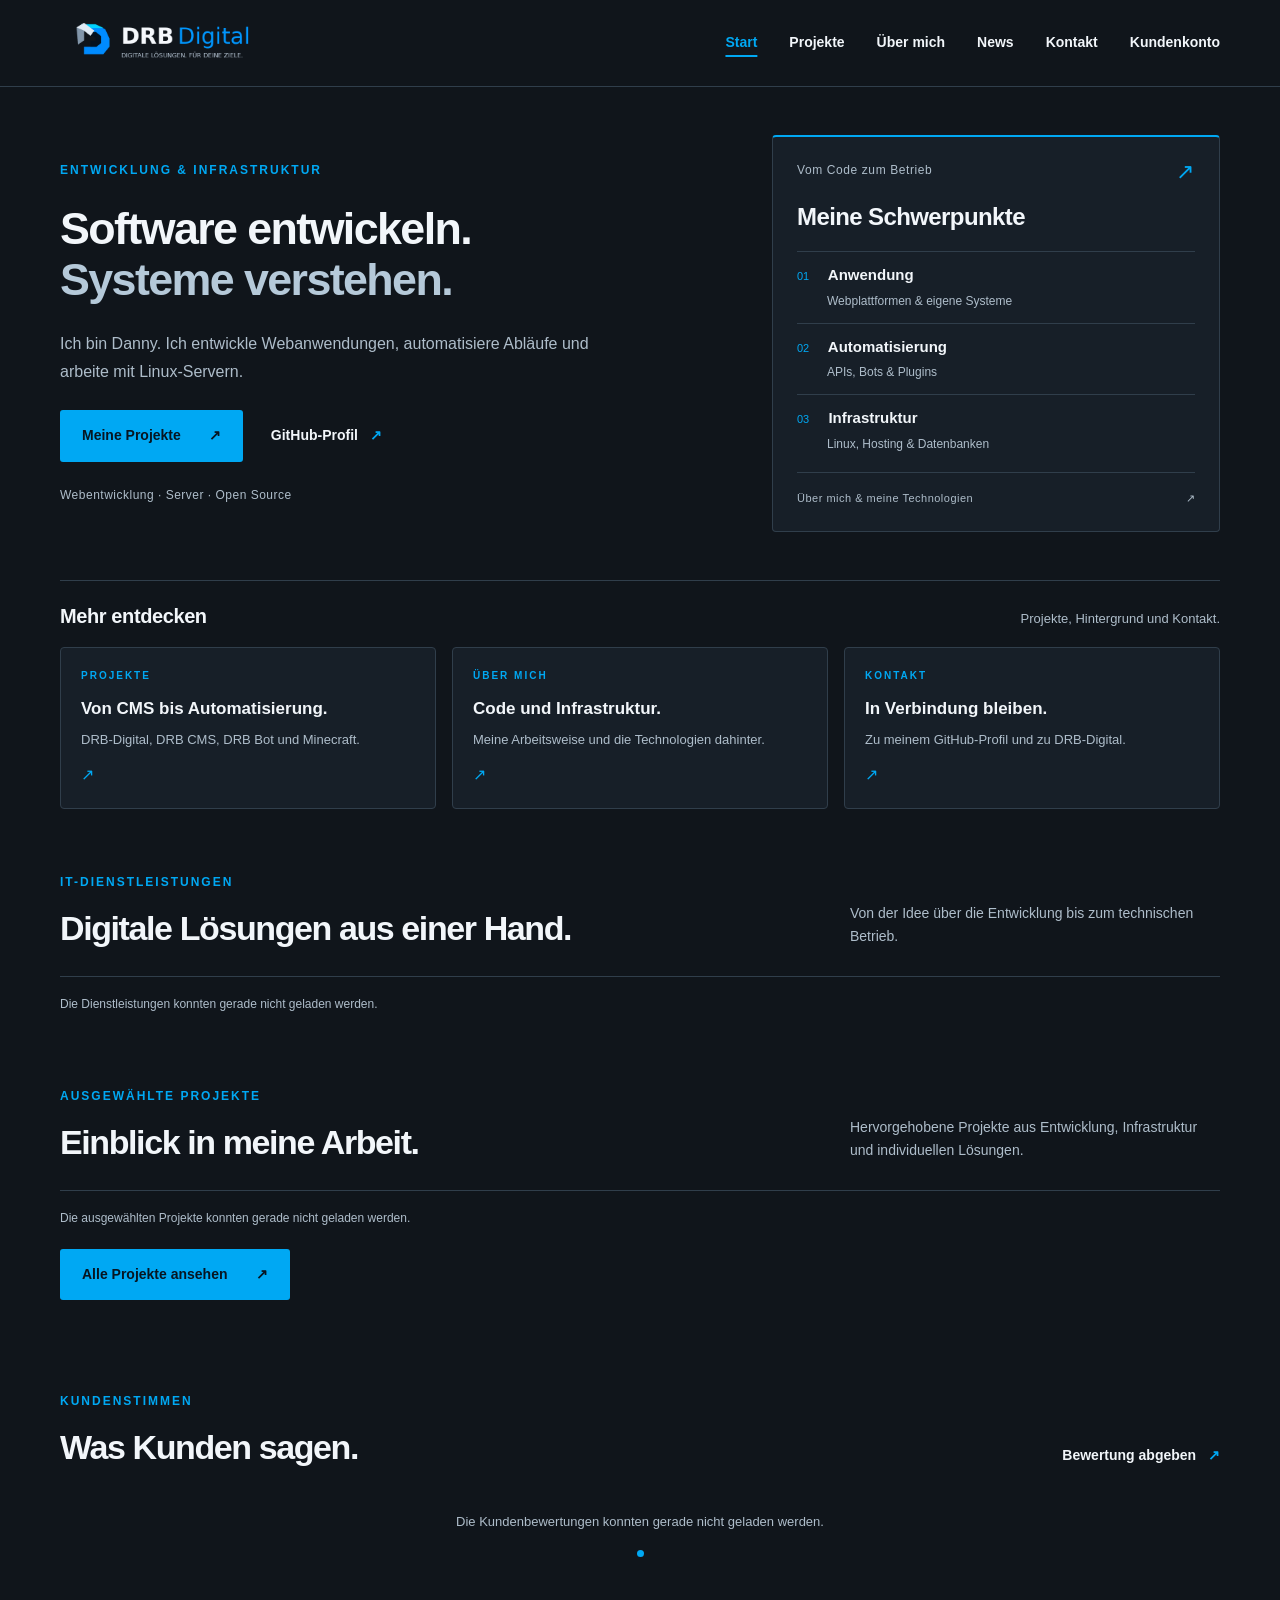
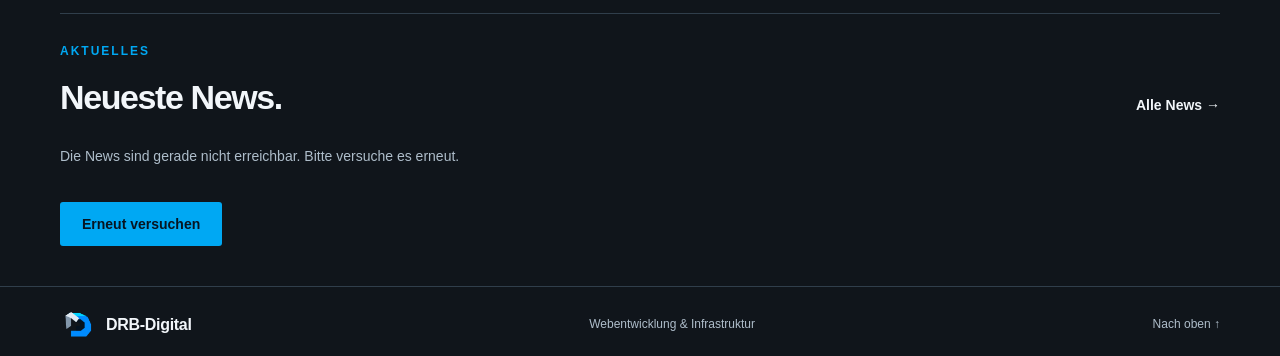
==== commit 3ac00eeb: "Link customer account in site navigation" ====
--- a/index.html
+++ b/index.html
@@ -11,7 +11,22 @@
 <style>
 .home-services,.featured-projects{padding-top:24px;padding-bottom:48px}
 .service-grid{display:grid;grid-template-columns:repeat(3,minmax(0,1fr));gap:16px}
-.service-card{border:1px solid var(--line);border-radius:14px;background:var(--soft);padding:20px}
+.service-card{border:1px solid var(--line);border-radius:14px;background:var(--soft);padding:20px;cursor:pointer;transition:transform .18s ease,border-color .18s ease,background .18s ease}
+.service-card:hover,.service-card:focus-visible{transform:translateY(-2px);border-color:var(--accent);outline:none}
+.service-dialog{width:min(720px,calc(100% - 32px));max-height:85vh;overflow:auto;border:1px solid var(--line);border-radius:18px;background:#111a22;color:inherit;padding:0;box-shadow:0 24px 80px rgba(0,0,0,.45)}
+.service-dialog::backdrop{background:rgba(4,9,14,.78);backdrop-filter:blur(4px)}
+.service-dialog-inner{padding:28px}
+.service-dialog-top{display:flex;align-items:flex-start;justify-content:space-between;gap:20px}
+.service-dialog-top h2{margin:5px 0 0}
+.service-dialog-close{border:1px solid var(--line);background:var(--soft);color:inherit;border-radius:999px;width:38px;height:38px;cursor:pointer;font-size:1.2rem}
+.service-dialog-description{color:var(--body);line-height:1.7;margin:22px 0}
+.service-dialog-section{margin-top:22px}
+.service-dialog-section h3{margin:0 0 10px;font-size:1rem}
+.service-tags{display:flex;flex-wrap:wrap;gap:8px}
+.service-tags span{font-size:.78rem;padding:6px 9px;border:1px solid var(--line);border-radius:999px;color:var(--body)}
+.service-features{margin:0;padding-left:20px;color:var(--body);line-height:1.8}
+.service-dialog-footer{display:flex;align-items:center;justify-content:space-between;gap:16px;margin-top:28px;padding-top:20px;border-top:1px solid var(--line)}
+.service-price{color:var(--body);font-size:.9rem}
 .service-card .service-number{display:inline-block;margin-bottom:18px;color:var(--accent);font-size:.76rem;font-weight:700;letter-spacing:.08em}
 .service-card h3{margin:0 0 9px}
 .service-card p{margin:0;color:var(--body);line-height:1.6}
@@ -24,7 +39,7 @@
 .featured-project-card .project-link{margin-top:auto}
 .featured-project-footer{margin-top:20px}
 @media(max-width:900px){.service-grid,.featured-project-grid{grid-template-columns:repeat(2,minmax(0,1fr))}}
-@media(max-width:620px){.service-grid,.featured-project-grid{grid-template-columns:1fr}}
+@media(max-width:620px){.service-grid,.featured-project-grid{grid-template-columns:1fr}.service-dialog-inner{padding:20px}.service-dialog-footer{align-items:flex-start;flex-direction:column}}
 </style>
 <link rel="stylesheet" href="news.css">
 <script src="news.js" defer></script>
@@ -53,7 +68,7 @@
 <a class="skip-link" href="#main">Zum Inhalt springen</a>
 <header class="site-header"><div class="container header-inner">
 <a class="brand brand-logo" href="index.html" aria-label="DRB-Digital – Startseite"><img src="drb-digital-transparent-600px.png" srcset="drb-digital-transparent-600px.png 600w, drb-digital-transparent-1200px.png 1200w" sizes="(max-width: 760px) 180px, 216px" width="600" height="200" alt="DRB Digital – Digitale Lösungen. Für deine Ziele."></a>
-<nav aria-label="Hauptnavigation"><a href="index.html" aria-current="page">Start</a><a href="projekte.html">Projekte</a><a href="ueber-mich.html">Über mich</a><a href="news.html">News</a><a href="kontakt.html">Kontakt</a></nav>
+<nav aria-label="Hauptnavigation"><a href="index.html" aria-current="page">Start</a><a href="projekte.html">Projekte</a><a href="ueber-mich.html">Über mich</a><a href="news.html">News</a><a href="kontakt.html">Kontakt</a><a class="account-nav-link" href="konto.html">Kundenkonto</a></nav>
 </div></header>
 <main id="main">
 <section class="hero container" id="start" aria-labelledby="hero-title">
@@ -71,6 +86,18 @@
 <div class="section-header"><div><p class="eyebrow">IT-Dienstleistungen</p><h2 id="services-title">Digitale Lösungen aus einer Hand.</h2></div><p>Von der Idee über die Entwicklung bis zum technischen Betrieb.</p></div>
 <div id="service-grid" class="service-grid" aria-live="polite"></div>
 <p id="service-status" class="project-caption" role="status"></p>
+<dialog id="service-dialog" class="service-dialog" aria-labelledby="service-dialog-title">
+  <div class="service-dialog-inner">
+    <div class="service-dialog-top">
+      <div><p id="service-dialog-category" class="eyebrow"></p><h2 id="service-dialog-title"></h2></div>
+      <button id="service-dialog-close" class="service-dialog-close" type="button" aria-label="Fenster schließen">×</button>
+    </div>
+    <p id="service-dialog-description" class="service-dialog-description"></p>
+    <div id="service-features-wrap" class="service-dialog-section"><h3>Leistungen</h3><ul id="service-dialog-features" class="service-features"></ul></div>
+    <div id="service-technologies-wrap" class="service-dialog-section"><h3>Technologien</h3><div id="service-dialog-technologies" class="service-tags"></div></div>
+    <div class="service-dialog-footer"><span id="service-dialog-price" class="service-price"></span><a id="service-dialog-inquiry" class="button primary" href="kontakt.html">Anfrage senden <span aria-hidden="true">↗</span></a></div>
+  </div>
+</dialog>
 </section>
 <section class="container featured-projects" aria-labelledby="featured-projects-title">
 <div class="section-header"><div><p class="eyebrow">Ausgewählte Projekte</p><h2 id="featured-projects-title">Einblick in meine Arbeit.</h2></div><p>Hervorgehobene Projekte aus Entwicklung, Infrastruktur und individuellen Lösungen.</p></div>
@@ -125,16 +152,42 @@
 (() => {
  const endpoint='https://github.drb-digital.de/drb-services/api/public';
  const grid=document.getElementById('service-grid'),status=document.getElementById('service-status');
+ const dialog=document.getElementById('service-dialog'),close=document.getElementById('service-dialog-close');
+ const title=document.getElementById('service-dialog-title'),category=document.getElementById('service-dialog-category');
+ const description=document.getElementById('service-dialog-description'),features=document.getElementById('service-dialog-features');
+ const technologies=document.getElementById('service-dialog-technologies'),price=document.getElementById('service-dialog-price');
+ const inquiry=document.getElementById('service-dialog-inquiry'),featuresWrap=document.getElementById('service-features-wrap');
+ const technologiesWrap=document.getElementById('service-technologies-wrap');
  const esc=(v='')=>String(v).replace(/[&<>"']/g,m=>({'&':'&amp;','<':'&lt;','>':'&gt;','"':'&quot;',"'":'&#039;'}[m]));
+ let services=[];
+ function openService(i){
+   const s=services[i]; if(!s)return;
+   title.textContent=s.title||'Dienstleistung';
+   category.textContent=s.category||'IT-Dienstleistung';
+   description.textContent=s.description||s.summary||'';
+   const f=Array.isArray(s.features)?s.features:[];
+   features.innerHTML=f.map(x=>'<li>'+esc(x)+'</li>').join('');
+   featuresWrap.hidden=!f.length;
+   const t=Array.isArray(s.technologies)?s.technologies:[];
+   technologies.innerHTML=t.map(x=>'<span>'+esc(x)+'</span>').join('');
+   technologiesWrap.hidden=!t.length;
+   price.textContent=s.price_note||'Individuelles Angebot';
+   inquiry.href=s.inquiry_url||'kontakt.html';
+   dialog.showModal();
+ }
  fetch(endpoint,{headers:{Accept:'application/json'}})
   .then(r=>{if(!r.ok)throw new Error();return r.json()})
   .then(j=>{
-   const services=(Array.isArray(j.data)?j.data:[]).filter(s=>Number(s.is_featured)===1||s.is_featured===true);
+   services=(Array.isArray(j.data)?j.data:[]).filter(s=>Number(s.is_featured)===1||s.is_featured===true);
    if(!services.length){status.textContent='Aktuell sind keine Dienstleistungen für die Startseite freigegeben.';return}
-   grid.innerHTML=services.map((s,i)=>'<article class="service-card"><span class="service-number">'+String(i+1).padStart(2,'0')+'</span><h3>'+esc(s.title||'Dienstleistung')+'</h3><p>'+esc(s.summary||'')+'</p></article>').join('');
+   grid.innerHTML=services.map((s,i)=>'<article class="service-card" tabindex="0" role="button" data-service="'+i+'" aria-label="'+esc((s.title||'Dienstleistung')+' – Details anzeigen')+'"><span class="service-number">'+String(i+1).padStart(2,'0')+'</span><h3>'+esc(s.title||'Dienstleistung')+'</h3><p>'+esc(s.summary||'')+'</p></article>').join('');
    status.textContent='';
   })
   .catch(()=>{status.textContent='Die Dienstleistungen konnten gerade nicht geladen werden.'});
+ grid.addEventListener('click',e=>{const card=e.target.closest('[data-service]');if(card)openService(Number(card.dataset.service))});
+ grid.addEventListener('keydown',e=>{if((e.key==='Enter'||e.key===' ')&&e.target.matches('[data-service]')){e.preventDefault();openService(Number(e.target.dataset.service))}});
+ close.addEventListener('click',()=>dialog.close());
+ dialog.addEventListener('click',e=>{if(e.target===dialog)dialog.close()});
 })();
 </script>
 <script>
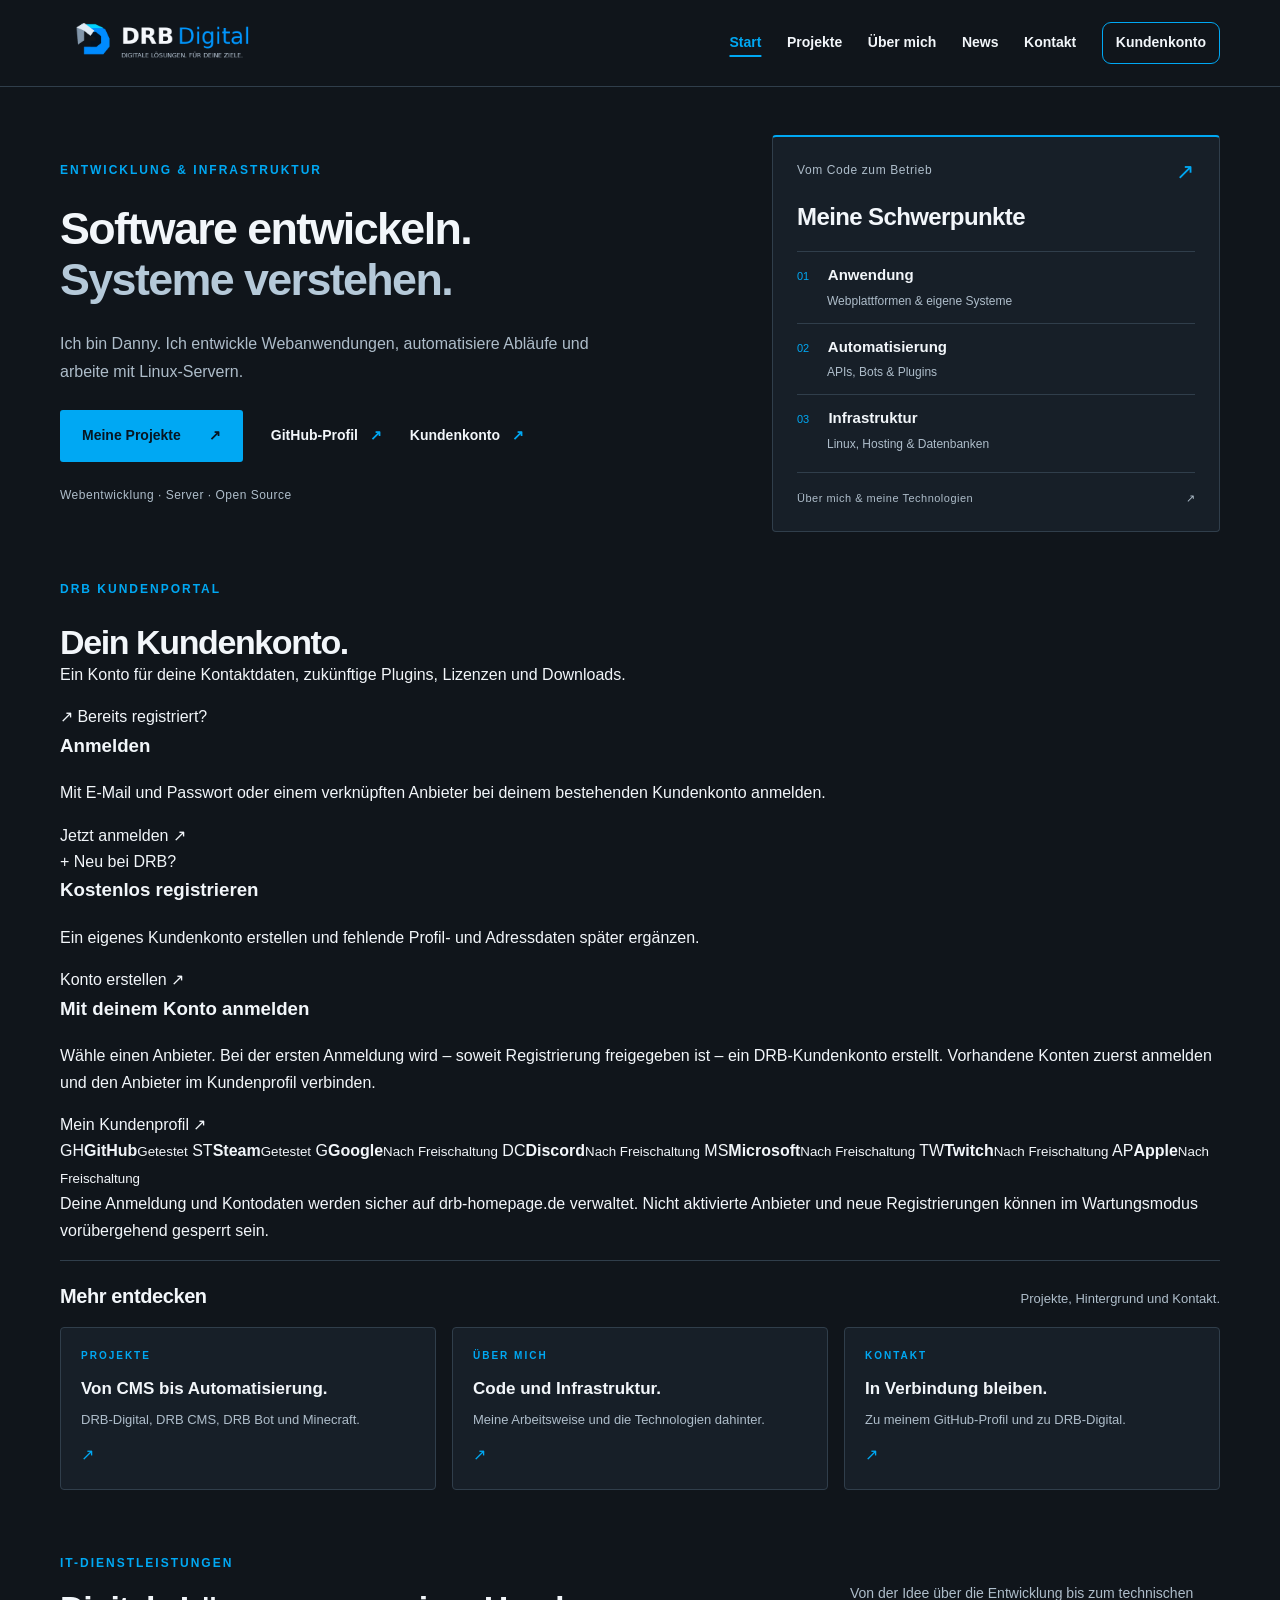
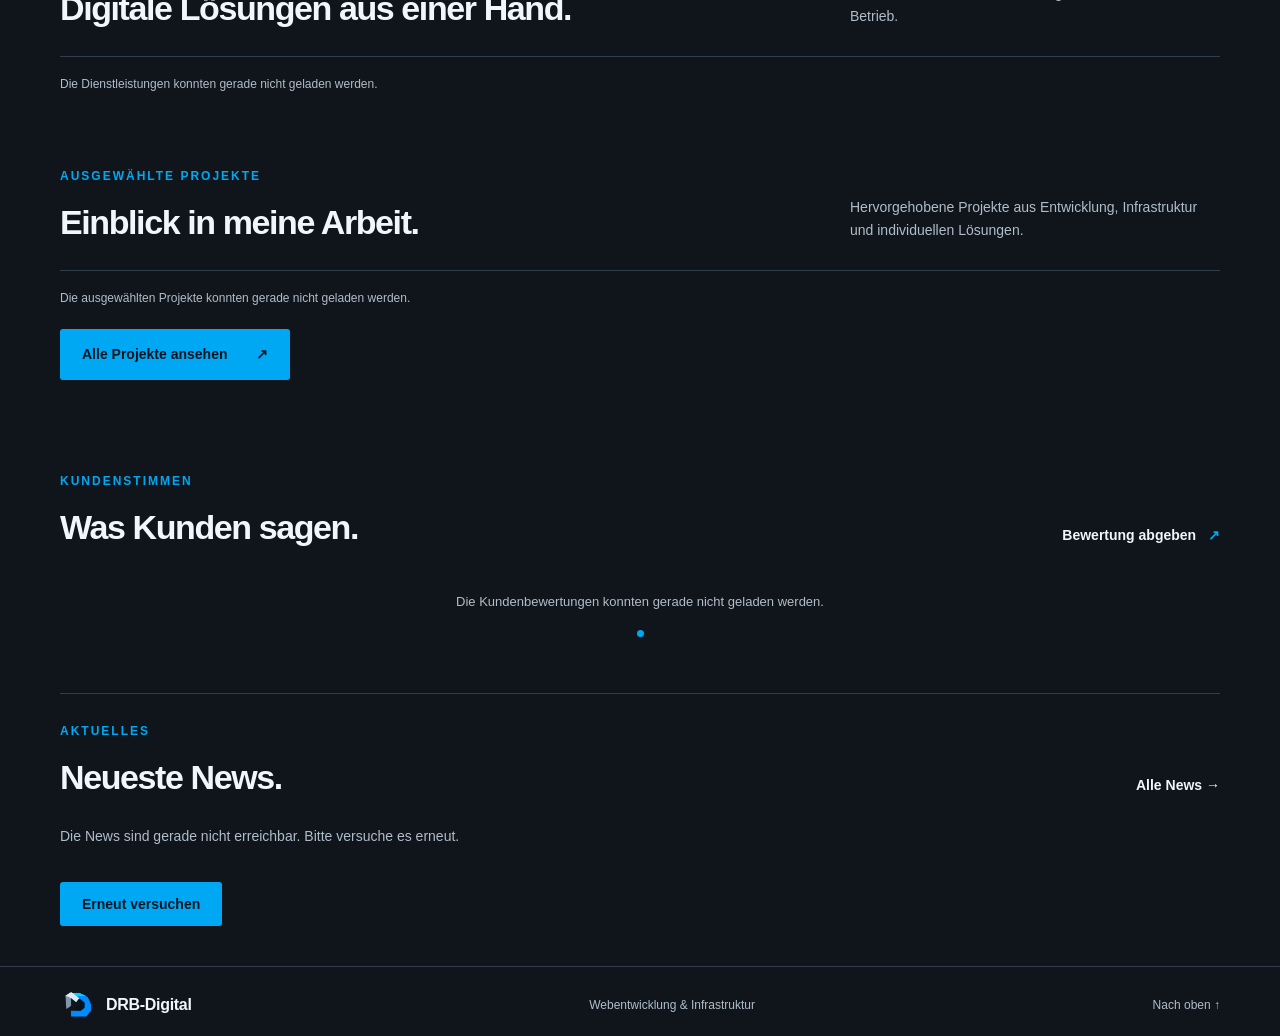
==== commit d3f1877f: "Show login, registration and all social providers on homepage" ====
--- a/index.html
+++ b/index.html
@@ -68,18 +68,56 @@
 <a class="skip-link" href="#main">Zum Inhalt springen</a>
 <header class="site-header"><div class="container header-inner">
 <a class="brand brand-logo" href="index.html" aria-label="DRB-Digital – Startseite"><img src="drb-digital-transparent-600px.png" srcset="drb-digital-transparent-600px.png 600w, drb-digital-transparent-1200px.png 1200w" sizes="(max-width: 760px) 180px, 216px" width="600" height="200" alt="DRB Digital – Digitale Lösungen. Für deine Ziele."></a>
-<nav aria-label="Hauptnavigation"><a href="index.html" aria-current="page">Start</a><a href="projekte.html">Projekte</a><a href="ueber-mich.html">Über mich</a><a href="news.html">News</a><a href="kontakt.html">Kontakt</a><a class="account-nav-link" href="konto.html">Kundenkonto</a></nav>
+<nav aria-label="Hauptnavigation"><a href="index.html" aria-current="page">Start</a><a href="projekte.html">Projekte</a><a href="ueber-mich.html">Über mich</a><a href="news.html">News</a><a href="kontakt.html">Kontakt</a><a class="account-nav-link" href="#kundenkonto">Kundenkonto</a></nav>
 </div></header>
 <main id="main">
 <section class="hero container" id="start" aria-labelledby="hero-title">
 <div class="hero-copy"><p class="eyebrow">Entwicklung & Infrastruktur</p>
 <h1 id="hero-title">Software entwickeln.<br><span>Systeme verstehen.</span></h1>
 <p class="lead">Ich bin Danny. Ich entwickle Webanwendungen, automatisiere Abläufe und arbeite mit Linux-Servern.</p>
-<div class="actions"><a class="button primary" href="projekte.html">Meine Projekte <span aria-hidden="true">↗</span></a><a class="text-link" href="https://github.com/danny1984hb-de">GitHub-Profil <span aria-hidden="true">↗</span></a></div>
+<div class="actions"><a class="button primary" href="projekte.html">Meine Projekte <span aria-hidden="true">↗</span></a><a class="text-link" href="https://github.com/danny1984hb-de">GitHub-Profil <span aria-hidden="true">↗</span></a><a class="text-link" href="#kundenkonto">Kundenkonto <span aria-hidden="true">↗</span></a></div>
 <p class="hero-note">Webentwicklung · Server · Open Source</p></div>
 <aside class="focus-panel" aria-label="Meine Schwerpunkte"><div class="panel-top"><span>Vom Code zum Betrieb</span><span class="panel-mark" aria-hidden="true">↗</span></div><h2 class="panel-title">Meine Schwerpunkte</h2>
 <dl class="focus-list"><div><dt><span aria-hidden="true">01</span> Anwendung</dt><dd>Webplattformen & eigene Systeme</dd></div><div><dt><span aria-hidden="true">02</span> Automatisierung</dt><dd>APIs, Bots & Plugins</dd></div><div><dt><span aria-hidden="true">03</span> Infrastruktur</dt><dd>Linux, Hosting & Datenbanken</dd></div></dl>
 <a class="panel-bottom panel-link" href="ueber-mich.html">Über mich & meine Technologien <span aria-hidden="true">↗</span></a></aside>
+</section>
+
+<!-- DRB Customer Manager: Anmelden, Registrieren und Social Login -->
+<section class="container drb-account-section" id="kundenkonto" aria-labelledby="drb-account-title">
+  <div class="drb-account-heading">
+    <div><p class="eyebrow">DRB Kundenportal</p><h2 id="drb-account-title">Dein Kundenkonto.</h2></div>
+    <p>Ein Konto für deine Kontaktdaten, zukünftige Plugins, Lizenzen und Downloads.</p>
+  </div>
+  <div class="drb-account-actions">
+    <article class="drb-account-action">
+      <div class="drb-account-action-label"><span aria-hidden="true">↗</span> Bereits registriert?</div>
+      <h3>Anmelden</h3>
+      <p>Mit E-Mail und Passwort oder einem verknüpften Anbieter bei deinem bestehenden Kundenkonto anmelden.</p>
+      <a class="drb-account-primary" href="https://drb-homepage.de/drb-customers/login">Jetzt anmelden <span aria-hidden="true">↗</span></a>
+    </article>
+    <article class="drb-account-action">
+      <div class="drb-account-action-label"><span aria-hidden="true">+</span> Neu bei DRB?</div>
+      <h3>Kostenlos registrieren</h3>
+      <p>Ein eigenes Kundenkonto erstellen und fehlende Profil- und Adressdaten später ergänzen.</p>
+      <a class="drb-account-primary" href="https://drb-homepage.de/user/register">Konto erstellen <span aria-hidden="true">↗</span></a>
+    </article>
+  </div>
+  <div class="drb-account-social">
+    <div class="drb-account-social-header">
+      <div><h3>Mit deinem Konto anmelden</h3><p>Wähle einen Anbieter. Bei der ersten Anmeldung wird – soweit Registrierung freigegeben ist – ein DRB-Kundenkonto erstellt. Vorhandene Konten zuerst anmelden und den Anbieter im Kundenprofil verbinden.</p></div>
+      <a href="https://drb-homepage.de/drb-customers" class="drb-account-profile-link">Mein Kundenprofil <span aria-hidden="true">↗</span></a>
+    </div>
+    <div class="drb-social-providers" aria-label="Anmeldung über externe Anbieter">
+      <a href="https://drb-homepage.de/drb-customers/oauth/github/start" class="drb-social-provider" aria-label="Mit GitHub anmelden"><span class="drb-social-provider-icon" aria-hidden="true">GH</span><span><strong>GitHub</strong><small>Getestet</small></span></a>
+      <a href="https://drb-homepage.de/drb-customers/oauth/steam/start" class="drb-social-provider" aria-label="Mit Steam anmelden"><span class="drb-social-provider-icon" aria-hidden="true">ST</span><span><strong>Steam</strong><small>Getestet</small></span></a>
+      <a href="https://drb-homepage.de/drb-customers/oauth/google/start" class="drb-social-provider" aria-label="Mit Google anmelden"><span class="drb-social-provider-icon" aria-hidden="true">G</span><span><strong>Google</strong><small>Nach Freischaltung</small></span></a>
+      <a href="https://drb-homepage.de/drb-customers/oauth/discord/start" class="drb-social-provider" aria-label="Mit Discord anmelden"><span class="drb-social-provider-icon" aria-hidden="true">DC</span><span><strong>Discord</strong><small>Nach Freischaltung</small></span></a>
+      <a href="https://drb-homepage.de/drb-customers/oauth/microsoft/start" class="drb-social-provider" aria-label="Mit Microsoft anmelden"><span class="drb-social-provider-icon" aria-hidden="true">MS</span><span><strong>Microsoft</strong><small>Nach Freischaltung</small></span></a>
+      <a href="https://drb-homepage.de/drb-customers/oauth/twitch/start" class="drb-social-provider" aria-label="Mit Twitch anmelden"><span class="drb-social-provider-icon" aria-hidden="true">TW</span><span><strong>Twitch</strong><small>Nach Freischaltung</small></span></a>
+      <a href="https://drb-homepage.de/drb-customers/oauth/apple/start" class="drb-social-provider" aria-label="Mit Apple anmelden"><span class="drb-social-provider-icon" aria-hidden="true">AP</span><span><strong>Apple</strong><small>Nach Freischaltung</small></span></a>
+    </div>
+    <p class="drb-account-note">Deine Anmeldung und Kontodaten werden sicher auf <a href="https://drb-homepage.de">drb-homepage.de</a> verwaltet. Nicht aktivierte Anbieter und neue Registrierungen können im Wartungsmodus vorübergehend gesperrt sein.</p>
+  </div>
 </section>
 <section class="container overview" aria-labelledby="overview-title"><div class="overview-heading"><h2 id="overview-title">Mehr entdecken</h2><p>Projekte, Hintergrund und Kontakt.</p></div><div class="overview-grid"><a href="projekte.html"><span class="eyebrow">Projekte</span><h3>Von CMS bis Automatisierung.</h3><p>DRB-Digital, DRB CMS, DRB Bot und Minecraft.</p><span class="overview-arrow" aria-hidden="true">↗</span></a><a href="ueber-mich.html"><span class="eyebrow">Über mich</span><h3>Code und Infrastruktur.</h3><p>Meine Arbeitsweise und die Technologien dahinter.</p><span class="overview-arrow" aria-hidden="true">↗</span></a><a href="kontakt.html"><span class="eyebrow">Kontakt</span><h3>In Verbindung bleiben.</h3><p>Zu meinem GitHub-Profil und zu DRB-Digital.</p><span class="overview-arrow" aria-hidden="true">↗</span></a></div></section>
 <section class="container home-services" aria-labelledby="services-title">
--- a/styles.css
+++ b/styles.css
@@ -194,3 +194,10 @@
     max-width:100%!important;
   }
 }
+
+
+/* DRB customer portal navigation */
+.site-header nav{gap:clamp(10px,2vw,32px);flex-wrap:wrap;justify-content:flex-end}
+.site-header nav .account-nav-link{display:inline-flex;align-items:center;justify-content:center;padding:8px 13px;border:1px solid var(--accent);border-radius:9px;color:var(--ink);white-space:nowrap}
+.site-header nav .account-nav-link:hover,.site-header nav .account-nav-link[aria-current="page"]{background:rgba(0,168,243,.13);color:var(--accent);text-decoration:none}
+@media(max-width:760px){.site-header nav{gap:8px;justify-content:center}.site-header nav a{padding:6px 5px}.site-header nav .account-nav-link{padding:6px 10px}}
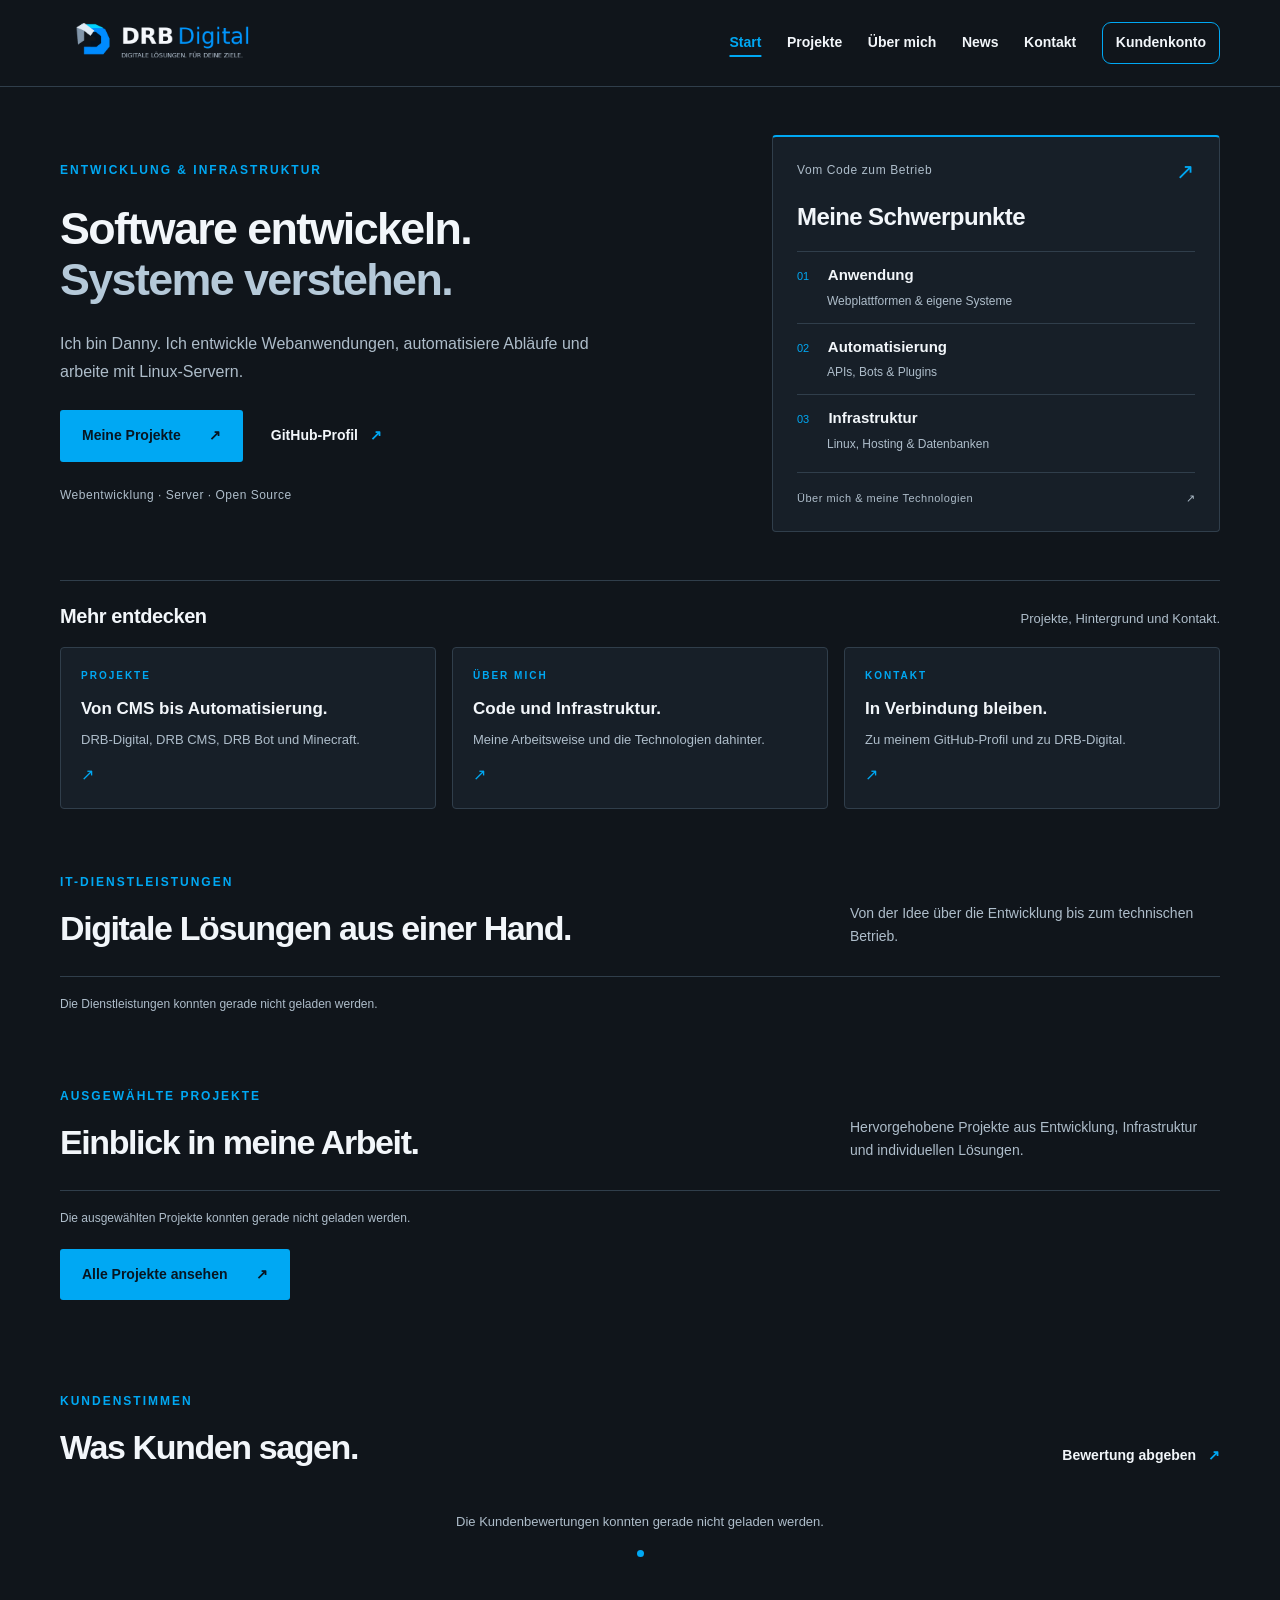
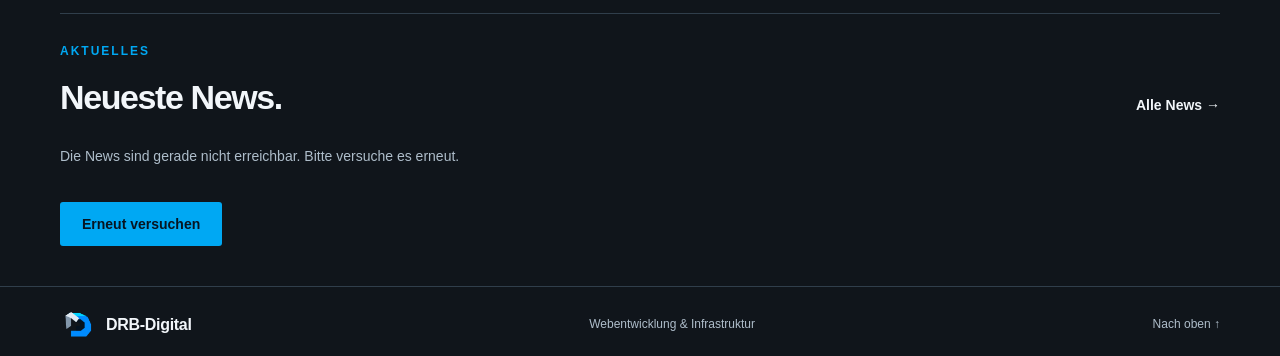
==== commit e09164bd: "Keep homepage clean and move customer account to dedicated pages" ====
--- a/index.html
+++ b/index.html
@@ -68,57 +68,20 @@
 <a class="skip-link" href="#main">Zum Inhalt springen</a>
 <header class="site-header"><div class="container header-inner">
 <a class="brand brand-logo" href="index.html" aria-label="DRB-Digital – Startseite"><img src="drb-digital-transparent-600px.png" srcset="drb-digital-transparent-600px.png 600w, drb-digital-transparent-1200px.png 1200w" sizes="(max-width: 760px) 180px, 216px" width="600" height="200" alt="DRB Digital – Digitale Lösungen. Für deine Ziele."></a>
-<nav aria-label="Hauptnavigation"><a href="index.html" aria-current="page">Start</a><a href="projekte.html">Projekte</a><a href="ueber-mich.html">Über mich</a><a href="news.html">News</a><a href="kontakt.html">Kontakt</a><a class="account-nav-link" href="#kundenkonto">Kundenkonto</a></nav>
+<nav aria-label="Hauptnavigation"><a href="index.html" aria-current="page">Start</a><a href="projekte.html">Projekte</a><a href="ueber-mich.html">Über mich</a><a href="news.html">News</a><a href="kontakt.html">Kontakt</a><a class="account-nav-link" href="konto.html">Kundenkonto</a></nav>
 </div></header>
 <main id="main">
 <section class="hero container" id="start" aria-labelledby="hero-title">
 <div class="hero-copy"><p class="eyebrow">Entwicklung & Infrastruktur</p>
 <h1 id="hero-title">Software entwickeln.<br><span>Systeme verstehen.</span></h1>
 <p class="lead">Ich bin Danny. Ich entwickle Webanwendungen, automatisiere Abläufe und arbeite mit Linux-Servern.</p>
-<div class="actions"><a class="button primary" href="projekte.html">Meine Projekte <span aria-hidden="true">↗</span></a><a class="text-link" href="https://github.com/danny1984hb-de">GitHub-Profil <span aria-hidden="true">↗</span></a><a class="text-link" href="#kundenkonto">Kundenkonto <span aria-hidden="true">↗</span></a></div>
+<div class="actions"><a class="button primary" href="projekte.html">Meine Projekte <span aria-hidden="true">↗</span></a><a class="text-link" href="https://github.com/danny1984hb-de">GitHub-Profil <span aria-hidden="true">↗</span></a></div>
 <p class="hero-note">Webentwicklung · Server · Open Source</p></div>
 <aside class="focus-panel" aria-label="Meine Schwerpunkte"><div class="panel-top"><span>Vom Code zum Betrieb</span><span class="panel-mark" aria-hidden="true">↗</span></div><h2 class="panel-title">Meine Schwerpunkte</h2>
 <dl class="focus-list"><div><dt><span aria-hidden="true">01</span> Anwendung</dt><dd>Webplattformen & eigene Systeme</dd></div><div><dt><span aria-hidden="true">02</span> Automatisierung</dt><dd>APIs, Bots & Plugins</dd></div><div><dt><span aria-hidden="true">03</span> Infrastruktur</dt><dd>Linux, Hosting & Datenbanken</dd></div></dl>
 <a class="panel-bottom panel-link" href="ueber-mich.html">Über mich & meine Technologien <span aria-hidden="true">↗</span></a></aside>
 </section>
 
-<!-- DRB Customer Manager: Anmelden, Registrieren und Social Login -->
-<section class="container drb-account-section" id="kundenkonto" aria-labelledby="drb-account-title">
-  <div class="drb-account-heading">
-    <div><p class="eyebrow">DRB Kundenportal</p><h2 id="drb-account-title">Dein Kundenkonto.</h2></div>
-    <p>Ein Konto für deine Kontaktdaten, zukünftige Plugins, Lizenzen und Downloads.</p>
-  </div>
-  <div class="drb-account-actions">
-    <article class="drb-account-action">
-      <div class="drb-account-action-label"><span aria-hidden="true">↗</span> Bereits registriert?</div>
-      <h3>Anmelden</h3>
-      <p>Mit E-Mail und Passwort oder einem verknüpften Anbieter bei deinem bestehenden Kundenkonto anmelden.</p>
-      <a class="drb-account-primary" href="https://drb-homepage.de/drb-customers/login">Jetzt anmelden <span aria-hidden="true">↗</span></a>
-    </article>
-    <article class="drb-account-action">
-      <div class="drb-account-action-label"><span aria-hidden="true">+</span> Neu bei DRB?</div>
-      <h3>Kostenlos registrieren</h3>
-      <p>Ein eigenes Kundenkonto erstellen und fehlende Profil- und Adressdaten später ergänzen.</p>
-      <a class="drb-account-primary" href="https://drb-homepage.de/user/register">Konto erstellen <span aria-hidden="true">↗</span></a>
-    </article>
-  </div>
-  <div class="drb-account-social">
-    <div class="drb-account-social-header">
-      <div><h3>Mit deinem Konto anmelden</h3><p>Wähle einen Anbieter. Bei der ersten Anmeldung wird – soweit Registrierung freigegeben ist – ein DRB-Kundenkonto erstellt. Vorhandene Konten zuerst anmelden und den Anbieter im Kundenprofil verbinden.</p></div>
-      <a href="https://drb-homepage.de/drb-customers" class="drb-account-profile-link">Mein Kundenprofil <span aria-hidden="true">↗</span></a>
-    </div>
-    <div class="drb-social-providers" aria-label="Anmeldung über externe Anbieter">
-      <a href="https://drb-homepage.de/drb-customers/oauth/github/start" class="drb-social-provider" aria-label="Mit GitHub anmelden"><span class="drb-social-provider-icon" aria-hidden="true">GH</span><span><strong>GitHub</strong><small>Getestet</small></span></a>
-      <a href="https://drb-homepage.de/drb-customers/oauth/steam/start" class="drb-social-provider" aria-label="Mit Steam anmelden"><span class="drb-social-provider-icon" aria-hidden="true">ST</span><span><strong>Steam</strong><small>Getestet</small></span></a>
-      <a href="https://drb-homepage.de/drb-customers/oauth/google/start" class="drb-social-provider" aria-label="Mit Google anmelden"><span class="drb-social-provider-icon" aria-hidden="true">G</span><span><strong>Google</strong><small>Nach Freischaltung</small></span></a>
-      <a href="https://drb-homepage.de/drb-customers/oauth/discord/start" class="drb-social-provider" aria-label="Mit Discord anmelden"><span class="drb-social-provider-icon" aria-hidden="true">DC</span><span><strong>Discord</strong><small>Nach Freischaltung</small></span></a>
-      <a href="https://drb-homepage.de/drb-customers/oauth/microsoft/start" class="drb-social-provider" aria-label="Mit Microsoft anmelden"><span class="drb-social-provider-icon" aria-hidden="true">MS</span><span><strong>Microsoft</strong><small>Nach Freischaltung</small></span></a>
-      <a href="https://drb-homepage.de/drb-customers/oauth/twitch/start" class="drb-social-provider" aria-label="Mit Twitch anmelden"><span class="drb-social-provider-icon" aria-hidden="true">TW</span><span><strong>Twitch</strong><small>Nach Freischaltung</small></span></a>
-      <a href="https://drb-homepage.de/drb-customers/oauth/apple/start" class="drb-social-provider" aria-label="Mit Apple anmelden"><span class="drb-social-provider-icon" aria-hidden="true">AP</span><span><strong>Apple</strong><small>Nach Freischaltung</small></span></a>
-    </div>
-    <p class="drb-account-note">Deine Anmeldung und Kontodaten werden sicher auf <a href="https://drb-homepage.de">drb-homepage.de</a> verwaltet. Nicht aktivierte Anbieter und neue Registrierungen können im Wartungsmodus vorübergehend gesperrt sein.</p>
-  </div>
-</section>
 <section class="container overview" aria-labelledby="overview-title"><div class="overview-heading"><h2 id="overview-title">Mehr entdecken</h2><p>Projekte, Hintergrund und Kontakt.</p></div><div class="overview-grid"><a href="projekte.html"><span class="eyebrow">Projekte</span><h3>Von CMS bis Automatisierung.</h3><p>DRB-Digital, DRB CMS, DRB Bot und Minecraft.</p><span class="overview-arrow" aria-hidden="true">↗</span></a><a href="ueber-mich.html"><span class="eyebrow">Über mich</span><h3>Code und Infrastruktur.</h3><p>Meine Arbeitsweise und die Technologien dahinter.</p><span class="overview-arrow" aria-hidden="true">↗</span></a><a href="kontakt.html"><span class="eyebrow">Kontakt</span><h3>In Verbindung bleiben.</h3><p>Zu meinem GitHub-Profil und zu DRB-Digital.</p><span class="overview-arrow" aria-hidden="true">↗</span></a></div></section>
 <section class="container home-services" aria-labelledby="services-title">
 <div class="section-header"><div><p class="eyebrow">IT-Dienstleistungen</p><h2 id="services-title">Digitale Lösungen aus einer Hand.</h2></div><p>Von der Idee über die Entwicklung bis zum technischen Betrieb.</p></div>
--- a/styles.css
+++ b/styles.css
@@ -201,3 +201,37 @@
 .site-header nav .account-nav-link{display:inline-flex;align-items:center;justify-content:center;padding:8px 13px;border:1px solid var(--accent);border-radius:9px;color:var(--ink);white-space:nowrap}
 .site-header nav .account-nav-link:hover,.site-header nav .account-nav-link[aria-current="page"]{background:rgba(0,168,243,.13);color:var(--accent);text-decoration:none}
 @media(max-width:760px){.site-header nav{gap:8px;justify-content:center}.site-header nav a{padding:6px 5px}.site-header nav .account-nav-link{padding:6px 10px}}
+
+
+/* DRB Customer Manager: customer login on the homepage */
+.drb-account-section{scroll-margin-top:126px;margin-block:22px 42px;padding:30px;border:1px solid var(--line);border-top:2px solid var(--accent);border-radius:20px;background:linear-gradient(140deg,rgba(0,168,243,.06),rgba(23,31,40,.86) 42%,var(--soft))}
+.drb-account-heading{display:flex;justify-content:space-between;gap:26px;align-items:flex-end;margin-bottom:24px}
+.drb-account-heading .eyebrow{margin-bottom:10px}
+.drb-account-heading h2{font-size:clamp(28px,3vw,38px);margin:0}
+.drb-account-heading>p{max-width:370px;color:var(--body);font-size:14px;margin:0}
+.drb-account-actions{display:grid;grid-template-columns:repeat(2,minmax(0,1fr));gap:16px}
+.drb-account-action{display:flex;flex-direction:column;align-items:stretch;min-width:0;border:1px solid var(--line);background:var(--white);border-radius:15px;padding:24px}
+.drb-account-action-label{display:flex;align-items:center;gap:9px;font-size:11px;letter-spacing:.08em;text-transform:uppercase;font-weight:700;color:var(--accent);margin-bottom:8px}
+.drb-account-action-label span{display:grid;place-items:center;width:25px;height:25px;font-size:18px;border:1px solid var(--line);border-radius:7px}
+.drb-account-action h3{margin:0 0 8px;font-size:22px}
+.drb-account-action p{margin:0 0 18px;font-size:13px;line-height:1.7;color:var(--body);flex:1}
+.drb-account-primary{display:flex;justify-content:space-between;align-items:center;gap:14px;min-height:45px;padding:11px 15px;border-radius:9px;color:#071521;background:var(--accent);font-size:14px;font-weight:750}
+.drb-account-primary:hover{background:#65caff;color:#071521;text-decoration:none}
+.drb-account-social{margin-top:20px;border:1px solid var(--line);background:var(--white);border-radius:15px;padding:24px}
+.drb-account-social-header{display:flex;align-items:flex-start;justify-content:space-between;gap:18px;margin-bottom:19px}
+.drb-account-social-header h3{font-size:23px;line-height:1.3;margin:0 0 8px}
+.drb-account-social-header p{font-size:13px;color:var(--body);line-height:1.7;max-width:740px;margin:0}
+.drb-account-profile-link{flex-shrink:0;padding:10px 13px;color:var(--accent);font-size:12px;border:1px solid var(--accent);border-radius:9px;font-weight:700}
+.drb-account-profile-link:hover{background:rgba(0,168,243,.1);text-decoration:none}
+.drb-social-providers{display:grid;grid-template-columns:repeat(4,minmax(0,1fr));gap:10px}
+.drb-social-provider{min-width:0;display:flex;align-items:center;gap:10px;border:1px solid var(--line);background:var(--soft);border-radius:11px;padding:12px;transition:border-color .15s,transform .15s}
+.drb-social-provider:hover{border-color:var(--accent);transform:translateY(-2px);text-decoration:none}
+.drb-social-provider-icon{display:grid;place-items:center;flex:0 0 35px;height:35px;border:1px solid var(--line);border-radius:9px;background:var(--paper);font-weight:750;font-size:12px}
+.drb-social-provider strong,.drb-social-provider small{display:block;line-height:1.4}
+.drb-social-provider strong{font-size:13px}
+.drb-social-provider small{font-size:10px;color:var(--body)}
+.drb-account-note{font-size:12px;line-height:1.65;color:var(--body);margin:18px 0 0}
+.drb-account-note a{color:var(--accent);text-decoration:underline}
+@media(max-width:1050px){.drb-social-providers{grid-template-columns:repeat(3,minmax(0,1fr))}}
+@media(max-width:760px){.drb-account-section{padding:20px;margin-block:12px 30px;scroll-margin-top:165px}.drb-account-heading{display:block}.drb-account-heading>p{margin-top:10px}.drb-account-actions{grid-template-columns:1fr}.drb-account-action,.drb-account-social{padding:19px}.drb-account-social-header{flex-direction:column;gap:12px}.drb-social-providers{grid-template-columns:repeat(2,minmax(0,1fr))}}
+@media(max-width:440px){.drb-social-providers{grid-template-columns:1fr}.drb-social-provider{padding:10px 12px}.drb-account-heading h2{font-size:29px}}
